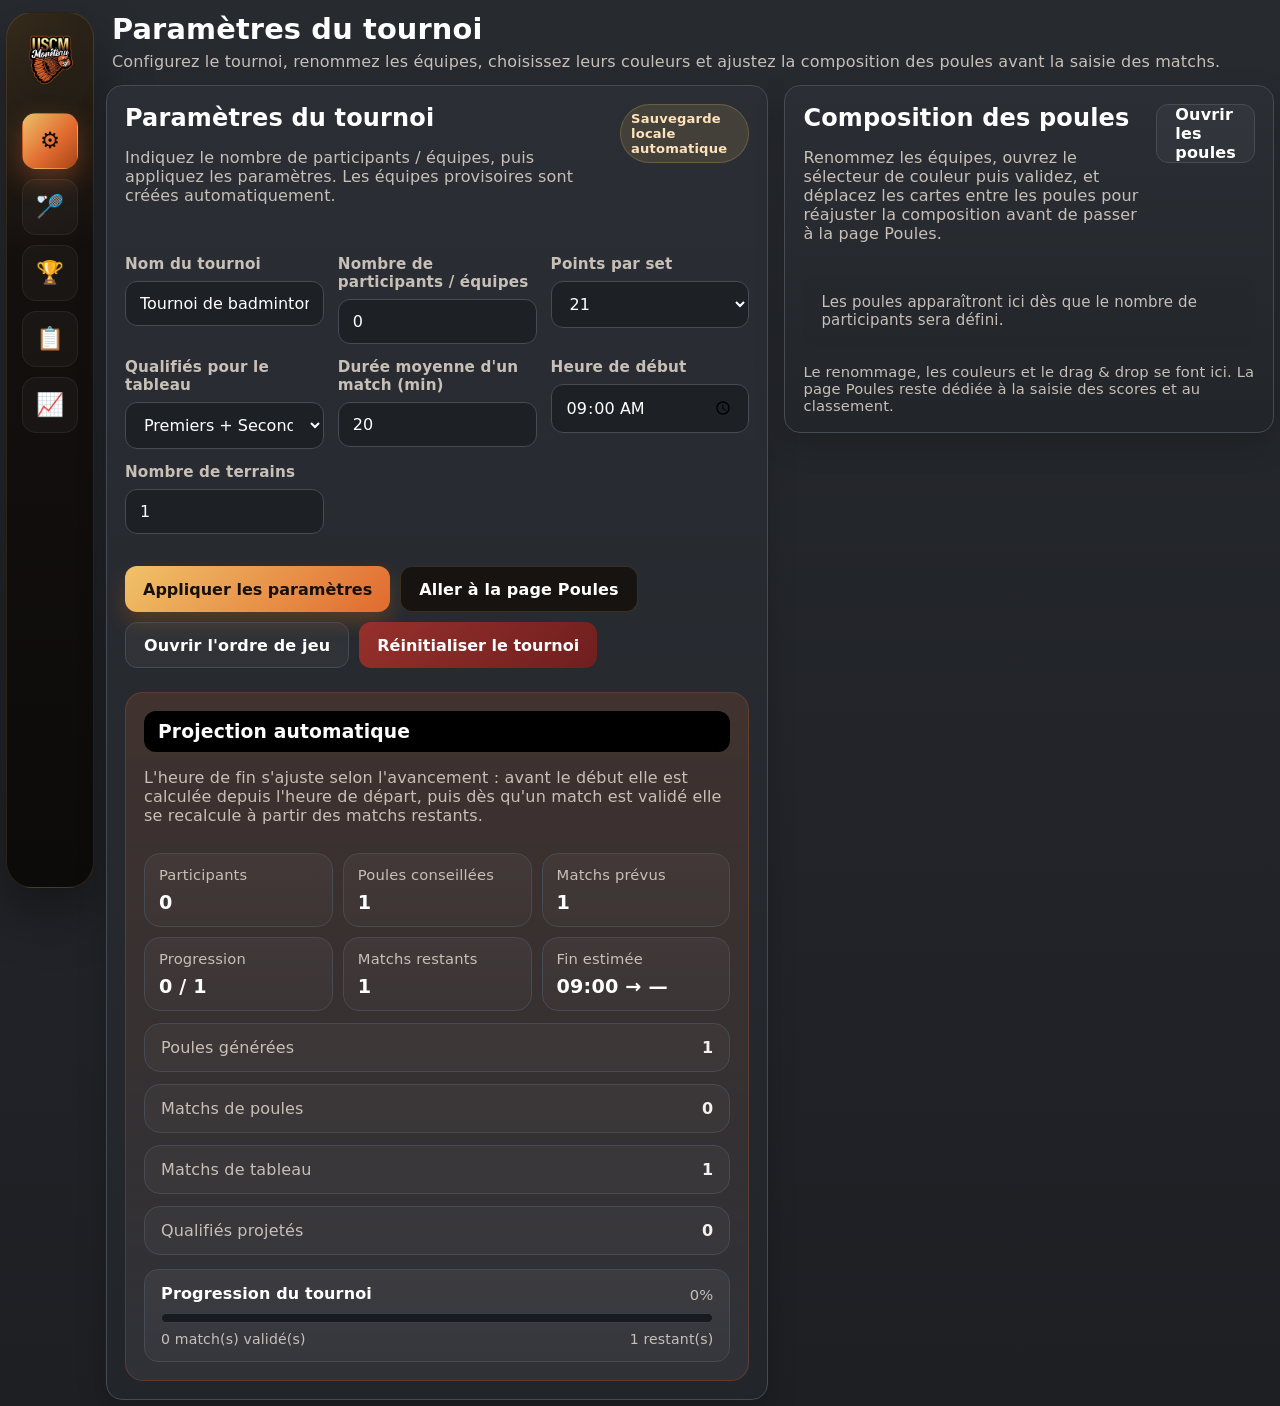
==== index.html @ 0904660b "Add files via upload" ====
<!DOCTYPE html>
<html lang="fr">
<head>
  <meta charset="UTF-8">
  <meta name="viewport" content="width=device-width, initial-scale=1.0">
  <title>Tournoi Badminton · Paramètres</title>
  <link rel="stylesheet" href="assets/css/styles.css">
</head>
<body>
  <div id="app"></div>
  <script type="module" src="assets/js/main-settings.js"></script>
</body>
</html>
---- assets/css/styles.css ----
:root {
  --bg: #1e1f23;
  --surface: #2a2c31;
  --surface-2: #32343a;
  --text: #f2f2f2;
  --muted: #b7b7bd;
  --border: #3f4148;
  --accent: #ff7a00;
  --accent-dark: #db6400;
  --danger: #ff5c5c;
  --success: #3ddc97;
  --shadow: 0 18px 45px rgba(0,0,0,0.45);
  --radius: 18px;
  --radius-sm: 12px;
  --transition: 180ms ease;

  --bg: #f6f7fb;
  --surface: #ffffff;
  --surface-2: #fdfdfd;
  --text: #161616;
  --muted: #6f6f76;
  --border: #e7e7ea;
  --accent: #ff7a00;
  --accent-dark: #db6400;
  --danger: #da2d2d;
  --success: #159f66;
  --shadow: 0 18px 45px rgba(0, 0, 0, 0.08);
  --radius: 20px;
  --radius-sm: 14px;
  --transition: 180ms ease;
}

* { box-sizing: border-box; }
html { scroll-behavior: smooth; }
body {
  margin: 0;
  font-family: Inter, ui-sans-serif, system-ui, -apple-system, BlinkMacSystemFont, "Segoe UI", sans-serif;
  color: var(--text);
  background: linear-gradient(180deg,#232429 0%, var(--bg) 100%);
  min-height: 100vh;
}

a { color: inherit; text-decoration: none; }
button, input, select, textarea {
  font: inherit;
}
button {
  cursor: pointer;
  border: none;
  transition: transform var(--transition), background var(--transition), box-shadow var(--transition), opacity var(--transition);
}
button:hover { transform: translateY(-1px); }
button:active { transform: translateY(0); }

.app-shell {
  width: min(1400px, calc(100% - 32px));
  margin: 0 auto;
  padding: 24px 0 40px;
}

.topbar {
  display: flex;
  align-items: center;
  justify-content: space-between;
  gap: 16px;
  margin-bottom: 20px;
}

.brand {
  display: flex;
  align-items: center;
  gap: 14px;
}

.brand-mark {
  width: 46px;
  height: 46px;
  border-radius: 14px;
  background: linear-gradient(135deg, var(--accent), #ff9f43);
  color: white;
  display: grid;
  place-items: center;
  font-size: 24px;
  box-shadow: 0 10px 24px rgba(255, 122, 0, 0.25);
}

.brand h1 {
  margin: 0;
  font-size: clamp(1.25rem, 2vw, 1.8rem);
}

.brand p {
  margin: 4px 0 0;
  color: var(--muted);
}

.navbar {
  position: sticky;
  top: 0;
  z-index: 50;
  margin-bottom: 28px;
}

.nav-inner {
  display: inline-flex;
  align-items: center;
  gap: 10px;
  padding: 10px;
  background: rgba(255, 255, 255, 0.85);
  border: 1px solid rgba(255, 255, 255, 0.9);
  border-radius: 999px;
  box-shadow: var(--shadow);
  backdrop-filter: blur(12px);
}

.nav-link {
  padding: 12px 18px;
  border-radius: 999px;
  color: var(--muted);
  font-weight: 600;
}

.nav-link.active {
  background: linear-gradient(135deg, var(--accent), #ff9f43);
  color: white;
  box-shadow: 0 8px 18px rgba(255, 122, 0, 0.28);
}

.hero-grid,
.grid-2,
.grid-3,
.dashboard-grid {
  display: grid;
  gap: 18px;
}

.hero-grid { grid-template-columns: 1.4fr 1fr; }
.grid-2 { grid-template-columns: repeat(2, minmax(0, 1fr)); }
.grid-3 { grid-template-columns: repeat(3, minmax(0, 1fr)); }
.dashboard-grid { grid-template-columns: repeat(12, minmax(0, 1fr)); }

.card {
  background: rgba(255, 255, 255, 0.88);
  border: 1px solid rgba(255, 255, 255, 0.95);
  box-shadow: var(--shadow);
  border-radius: var(--radius);
  padding: 20px;
  backdrop-filter: blur(12px);
}

.card.slim { padding: 16px; }
.card h2, .card h3, .card h4 {
  margin: 0 0 12px;
}

.section-title {
  display: flex;
  justify-content: space-between;
  align-items: flex-start;
  gap: 12px;
  margin-bottom: 16px;
}

.section-title p, .muted {
  color: var(--muted);
}

.form-grid {
  display: grid;
  grid-template-columns: repeat(auto-fit, minmax(180px, 1fr));
  gap: 14px;
}

.field {
  display: flex;
  flex-direction: column;
  gap: 8px;
}

.field label {
  font-size: 0.95rem;
  font-weight: 600;
}

.input,
select,
textarea,
input[type="text"],
input[type="number"],
input[type="time"] {
  width: 100%;
  border: 1px solid var(--border);
  border-radius: 14px;
  padding: 12px 14px;
  background: rgba(255, 255, 255, 0.94);
  color: var(--text);
  outline: none;
  transition: border-color var(--transition), box-shadow var(--transition);
}

textarea { min-height: 130px; resize: vertical; }

input:focus,
select:focus,
textarea:focus {
  border-color: rgba(255, 122, 0, 0.5);
  box-shadow: 0 0 0 4px rgba(255, 122, 0, 0.15);
}

.actions {
  display: flex;
  flex-wrap: wrap;
  gap: 10px;
  margin-top: 14px;
}

.btn {
  display: inline-flex;
  align-items: center;
  justify-content: center;
  gap: 10px;
  min-height: 46px;
  padding: 0 18px;
  border-radius: 14px;
  font-weight: 700;
}

.btn-primary {
  background: linear-gradient(135deg, var(--accent), #ff9f43);
  color: white;
  box-shadow: 0 10px 20px rgba(255, 122, 0, 0.22);
}

.btn-secondary {
  background: #101010;
  color: white;
}

.btn-ghost {
  background: rgba(16, 16, 16, 0.05);
  color: var(--text);
}

.btn-danger {
  background: rgba(218, 45, 45, 0.12);
  color: var(--danger);
}

.pill-row {
  display: flex;
  flex-wrap: wrap;
  gap: 10px;
  margin-top: 14px;
}

.player-pill {
  display: inline-flex;
  align-items: center;
  gap: 10px;
  padding: 10px 12px;
  background: rgba(0, 0, 0, 0.04);
  border: 1px solid rgba(0, 0, 0, 0.05);
  border-radius: 999px;
  cursor: grab;
}

.player-pill.dragging {
  opacity: 0.45;
}

.player-pill button {
  width: 24px;
  height: 24px;
  border-radius: 50%;
  background: rgba(0, 0, 0, 0.08);
  color: var(--text);
}

.alert {
  display: flex;
  align-items: center;
  gap: 12px;
  padding: 14px 16px;
  border-radius: 16px;
  background: rgba(255, 122, 0, 0.12);
  color: #a34f00;
  border: 1px solid rgba(255, 122, 0, 0.18);
}

.alert-danger {
  background: rgba(218, 45, 45, 0.1);
  color: var(--danger);
  border-color: rgba(218, 45, 45, 0.22);
}

.kpis {
  display: grid;
  grid-template-columns: repeat(auto-fit, minmax(170px, 1fr));
  gap: 14px;
}

.kpi {
  padding: 16px;
  border-radius: 18px;
  background: linear-gradient(180deg, rgba(255,255,255,0.97), rgba(255,255,255,0.85));
  border: 1px solid rgba(0,0,0,0.04);
}

.kpi .label {
  color: var(--muted);
  font-size: 0.92rem;
}

.kpi .value {
  margin-top: 8px;
  font-size: 1.7rem;
  font-weight: 800;
}

.groups-grid {
  display: grid;
  grid-template-columns: repeat(auto-fit, minmax(330px, 1fr));
  gap: 18px;
}

.group-card {
  display: flex;
  flex-direction: column;
  gap: 18px;
}

.group-header {
  display: flex;
  justify-content: space-between;
  align-items: center;
  gap: 12px;
}

.group-dropzone {
  min-height: 82px;
  padding: 12px;
  border-radius: 16px;
  border: 2px dashed rgba(255, 122, 0, 0.22);
  background: rgba(255, 122, 0, 0.04);
  transition: background var(--transition), border-color var(--transition);
}

.group-dropzone.drag-over {
  background: rgba(255, 122, 0, 0.12);
  border-color: rgba(255, 122, 0, 0.45);
}

.score-grid {
  display: grid;
  grid-template-columns: repeat(6, minmax(0, 1fr));
  gap: 8px;
  align-items: center;
}

.score-grid.compact {
  grid-template-columns: repeat(6, minmax(45px, 1fr));
}

.score-grid input {
  text-align: center;
  padding: 10px 8px;
}

.match-card {
  padding: 14px;
  border-radius: 18px;
  border: 1px solid rgba(0, 0, 0, 0.06);
  background: rgba(255,255,255,0.78);
}

.match-topline,
.row-between {
  display: flex;
  justify-content: space-between;
  align-items: center;
  gap: 10px;
}

.match-topline {
  margin-bottom: 10px;
}

.match-status {
  font-size: 0.82rem;
  font-weight: 700;
  color: var(--success);
}

.match-status.pending {
  color: var(--muted);
}

.badge {
  display: inline-flex;
  align-items: center;
  padding: 6px 10px;
  border-radius: 999px;
  background: rgba(255, 122, 0, 0.11);
  color: #aa5300;
  font-size: 0.82rem;
  font-weight: 700;
}

.table-wrap {
  overflow: auto;
}

table {
  width: 100%;
  border-collapse: collapse;
}

thead th {
  position: sticky;
  top: 0;
  z-index: 1;
  background: rgba(255,255,255,0.95);
}

th, td {
  padding: 12px 10px;
  text-align: left;
  border-bottom: 1px solid rgba(0, 0, 0, 0.06);
  white-space: nowrap;
}

tbody tr:hover {
  background: rgba(255, 122, 0, 0.04);
}

.rank-chip {
  width: 34px;
  height: 34px;
  display: grid;
  place-items: center;
  border-radius: 50%;
  background: rgba(16,16,16,0.07);
  font-weight: 800;
}

.bracket-scroll {
  overflow-x: auto;
  padding-bottom: 10px;
}

.bracket {
  display: flex;
  gap: 24px;
  align-items: flex-start;
  min-width: max-content;
}

.round-column {
  display: flex;
  flex-direction: column;
  gap: 16px;
  min-width: 280px;
}

.round-column h3 {
  position: sticky;
  top: 80px;
  z-index: 10;
  padding: 10px 12px;
  border-radius: 14px;
  background: rgba(255,255,255,0.9);
  backdrop-filter: blur(10px);
  box-shadow: 0 10px 24px rgba(0,0,0,0.08);
}

.bracket .match-card {
  min-width: 280px;
}

.match-player {
  display: flex;
  justify-content: space-between;
  align-items: center;
  gap: 10px;
  padding: 10px 12px;
  border-radius: 12px;
  background: rgba(0,0,0,0.03);
}

.match-player.winner {
  background: rgba(21, 159, 102, 0.12);
  border: 1px solid rgba(21, 159, 102, 0.25);
}

.footer-note {
  margin-top: 16px;
  color: var(--muted);
  font-size: 0.92rem;
}

.fade-in {
  animation: fadeInUp 420ms ease;
}

@keyframes fadeInUp {
  from { opacity: 0; transform: translateY(8px); }
  to { opacity: 1; transform: translateY(0); }
}

@media (max-width: 1080px) {
  .hero-grid,
  .grid-2,
  .grid-3 {
    grid-template-columns: 1fr;
  }
}

@media (max-width: 820px) {
  .app-shell {
    width: min(100% - 20px, 1400px);
  }

  .topbar {
    flex-direction: column;
    align-items: flex-start;
  }

  .nav-inner {
    width: 100%;
    justify-content: space-between;
    border-radius: 20px;
  }

  .nav-link {
    flex: 1;
    text-align: center;
    padding: 12px 10px;
  }

  .score-grid,
  .score-grid.compact {
    grid-template-columns: repeat(6, minmax(38px, 1fr));
  }
}

@media (max-width: 560px) {
  .card {
    padding: 16px;
  }

  th, td {
    padding: 10px 8px;
    font-size: 0.92rem;
  }

  .match-card {
    padding: 12px;
  }
}

.icon-btn {
  width: 30px;
  height: 30px;
  border-radius: 999px;
  background: rgba(255, 122, 0, 0.12);
  color: var(--accent-dark);
  display: inline-grid;
  place-items: center;
  font-weight: 800;
}

.player-pill.editable {
  padding-right: 6px;
}

.summary-list {
  display: grid;
  gap: 12px;
}

.summary-item {
  display: flex;
  align-items: center;
  justify-content: space-between;
  gap: 12px;
  padding: 14px 16px;
  border: 1px solid var(--border);
  border-radius: 14px;
  background: rgba(0, 0, 0, 0.02);
}

.participants-toolbar {
  display: flex;
  flex-wrap: wrap;
  gap: 10px;
}

.groups-grid-pools {
  grid-template-columns: repeat(auto-fit, minmax(520px, 1fr));
}

.pool-sheet {
  border: 1px solid rgba(0, 0, 0, 0.08);
  background: #fff;
}

.compact-pills {
  margin-top: 0;
}

.group-dropzone.dropping,
.group-dropzone.drag-over {
  background: rgba(255, 122, 0, 0.10);
  border-color: rgba(255, 122, 0, 0.5);
}

.pool-matrix-wrap {
  overflow: auto;
  border: 1px solid rgba(0, 0, 0, 0.08);
  border-radius: 14px;
}

.pool-matrix {
  min-width: 640px;
  border-collapse: collapse;
  font-size: 0.92rem;
}

.pool-matrix th,
.pool-matrix td {
  border: 1px solid rgba(0, 0, 0, 0.14);
  text-align: center;
  padding: 0;
}

.pool-corner {
  min-width: 170px;
  background: #d71920;
  color: #fff;
  padding: 12px 10px !important;
  text-align: left !important;
}

.pool-player-head {
  background: #f4f4f4;
  min-width: 88px;
  vertical-align: bottom;
}

.pool-player-head span {
  display: block;
  padding: 10px 8px;
  font-size: 0.8rem;
  line-height: 1.2;
  white-space: normal;
}

.pool-row-name {
  width: 170px;
  padding: 10px 8px !important;
  text-align: left !important;
  background: #fafafa;
}

.diag-cell {
  background: #bdbdbd;
  min-width: 62px;
  height: 56px;
}

.matrix-cell {
  min-width: 62px;
  height: 56px;
  background: #fff;
}

.matrix-btn {
  width: 100%;
  height: 100%;
  min-height: 56px;
  border-radius: 0;
  background: transparent;
  font-weight: 800;
  color: #111;
  box-shadow: none;
}

.matrix-cell.pending .matrix-btn {
  color: #7b7b7b;
}

.matrix-cell.win {
  background: rgba(255, 170, 0, 0.16);
}

.matrix-cell.loss {
  background: rgba(0, 0, 0, 0.04);
}

.pool-stat-head,
.pool-total-cell,
.pool-rank-cell {
  min-width: 58px;
  font-weight: 800;
}

.pool-total-cell {
  background: #f7d6d6;
}

.pool-rank-cell {
  background: #f3cccc;
}

.compact-standings th,
.compact-standings td {
  white-space: nowrap;
}

.matches-stack {
  display: flex;
  flex-direction: column;
  gap: 12px;
}

.match-card-sheet {
  border-radius: 14px;
  background: #fcfcfc;
}

.sheet-score-grid {
  grid-template-columns: repeat(6, minmax(70px, 1fr));
}

.set-cell {
  display: flex;
  flex-direction: column;
  gap: 6px;
}

.set-cell span {
  font-size: 0.76rem;
  color: var(--muted);
  text-align: center;
}

.empty-state {
  padding: 18px;
  border-radius: 14px;
  background: rgba(0, 0, 0, 0.03);
  color: var(--muted);
}

@media (max-width: 980px) {
  .groups-grid-pools {
    grid-template-columns: 1fr;
  }
}

@media (max-width: 700px) {
  .sheet-score-grid {
    grid-template-columns: repeat(2, minmax(0, 1fr));
  }

  .pool-corner,
  .pool-row-name {
    min-width: 130px;
    width: 130px;
  }
}


.compact-summary { margin-top: 12px; }

.team-chip {
  display: inline-flex;
  align-items: center;
  gap: 8px;
  padding: 8px 10px;
  border-radius: 12px;
  background: #fff;
  border: 1px solid var(--border);
  box-shadow: 0 6px 18px rgba(0,0,0,.06);
  cursor: grab;
  min-width: 0;
}

.team-chip.compact {
  width: 100%;
  justify-content: center;
  padding: 6px 8px;
  border-radius: 10px;
}

.team-chip.dragging { opacity: .45; }
.team-chip-name {
  display: inline-block;
  min-width: 0;
  overflow: hidden;
  text-overflow: ellipsis;
  white-space: nowrap;
  font-weight: 700;
}

.icon-btn {
  width: 26px;
  height: 26px;
  border-radius: 999px;
  border: 1px solid rgba(255,122,0,.18);
  background: rgba(255,122,0,.1);
  color: var(--accent-dark);
  display: inline-grid;
  place-items: center;
  flex: 0 0 auto;
}

.pool-sheet.dropping {
  outline: 2px dashed var(--accent);
  outline-offset: 2px;
  background: linear-gradient(180deg, rgba(255,122,0,.06), rgba(255,122,0,.02));
}

.pool-matrix-wrap { overflow: auto; }
.pool-matrix.modern-sheet {
  width: 100%;
  border-collapse: collapse;
  table-layout: fixed;
  min-width: 880px;
}

.pool-matrix.modern-sheet th,
.pool-matrix.modern-sheet td {
  border: 1px solid #cfd2d8;
  padding: 6px;
  vertical-align: middle;
  background: #fff;
}

.pool-corner {
  background: #e8483a !important;
  color: #fff;
  width: 180px;
  min-width: 180px;
  text-align: left;
}

.pool-player-head {
  background: #f5f5f5 !important;
  width: 138px;
  min-width: 138px;
}

.pool-row-name {
  background: #f8f8f8 !important;
  width: 180px;
  min-width: 180px;
}

.pool-stat-head,
.pool-total-cell,
.pool-rank-cell {
  width: 64px;
  min-width: 64px;
  text-align: center;
  font-weight: 700;
}

.diag-cell {
  background: #bfbfbf !important;
}

.matrix-cell {
  padding: 4px !important;
  background: #fff7f1;
}

.matrix-cell.pending { background: #fffaf5; }
.editor-cell { background: #fff4ec !important; }
.mirror-cell { background: #fcfcfc !important; }

.cell-editor {
  display: grid;
  gap: 4px;
}

.mini-set-row {
  display: grid;
  grid-template-columns: 1fr auto 1fr;
  align-items: center;
  gap: 4px;
}

.mini-set-row input {
  width: 100%;
  min-width: 0;
  padding: 5px 4px;
  text-align: center;
  border-radius: 8px;
  border: 1px solid #d8d8dd;
  background: #fff;
}

.mini-set-row span {
  color: var(--muted);
  font-weight: 700;
}

.cell-mirror {
  min-height: 74px;
  display: grid;
  place-items: center;
  text-align: center;
  gap: 4px;
}

.cell-mirror strong { font-size: 1rem; }
.cell-mirror small { color: var(--muted); }
.cell-mirror.win strong { color: var(--success); }
.cell-mirror.loss strong { color: var(--danger); }
.cell-mirror.pending { color: var(--muted); font-size: .9rem; }

.sticky-col {
  position: sticky;
  left: 0;
  z-index: 2;
}

.pool-matrix thead .sticky-col { z-index: 3; }

@media (max-width: 900px) {
  .pool-corner,
  .pool-row-name { width: 150px; min-width: 150px; }
  .pool-player-head { width: 124px; min-width: 124px; }
  .team-chip,
  .team-chip.compact { padding: 6px; }
  .team-chip-name { font-size: .9rem; }
}

.pools-tabs-section {
  overflow: hidden;
}

.group-tabs {
  display: flex;
  gap: 10px;
  overflow-x: auto;
  padding-bottom: 10px;
  margin-bottom: 16px;
}

.group-tab {
  flex: 0 0 auto;
  min-width: 140px;
  padding: 12px 16px;
  border-radius: 16px;
  border: 1px solid rgba(0, 0, 0, 0.08);
  background: rgba(0, 0, 0, 0.04);
  color: var(--text);
  display: flex;
  flex-direction: column;
  align-items: flex-start;
  gap: 4px;
  font-weight: 700;
}

.group-tab small {
  color: var(--muted);
  font-weight: 600;
}

.group-tab.active {
  background: linear-gradient(135deg, var(--accent), #ff9f43);
  color: white;
  border-color: transparent;
  box-shadow: 0 10px 22px rgba(255, 122, 0, 0.22);
}

.group-tab.active small {
  color: rgba(255, 255, 255, 0.9);
}

.active-group-panel {
  min-height: 320px;
}

.group-dropzone.dropping {
  background: rgba(255, 122, 0, 0.1);
  border-color: rgba(255, 122, 0, 0.5);
}

@media (max-width: 820px) {
  .group-tab {
    min-width: 120px;
    padding: 10px 14px;
  }
}


.small { font-size: 0.94rem; }
.static-chip {
  cursor: default;
}
.static-chip:hover {
  transform: none;
}
.groups-overview-grid {
  display: grid;
  grid-template-columns: repeat(auto-fit, minmax(220px, 1fr));
  gap: 14px;
}
.group-overview-card {
  border: 1px solid rgba(0, 0, 0, 0.06);
  border-radius: 16px;
  padding: 14px;
  background: rgba(255,255,255,0.76);
}
.group-overview-head {
  display: flex;
  align-items: center;
  justify-content: space-between;
  gap: 12px;
  margin-bottom: 12px;
}
.group-overview-head span {
  color: var(--muted);
  font-size: 0.84rem;
}
.group-overview-list {
  display: flex;
  flex-wrap: wrap;
  gap: 8px;
}
.editor-cell {
  vertical-align: top;
}
.cell-editor {
  gap: 8px;
}
.mini-set-row input {
  appearance: textfield;
  -moz-appearance: textfield;
}
.mini-set-row input::-webkit-outer-spin-button,
.mini-set-row input::-webkit-inner-spin-button {
  -webkit-appearance: none;
  margin: 0;
}
@media (max-width: 820px) {
  .groups-overview-grid {
    grid-template-columns: 1fr;
  }
}


.editable-groups-grid {
  grid-template-columns: repeat(auto-fit, minmax(240px, 1fr));
}

.interactive-group-list {
  min-height: 180px;
  align-items: stretch;
}

.team-card {
  width: 100%;
  border-radius: 16px;
  background: rgba(255,255,255,0.96);
  box-shadow: 0 8px 22px rgba(0,0,0,0.06);
  cursor: grab;
}

.team-chip-editable {
  gap: 12px;
  padding: 10px 12px;
}

.team-chip-input {
  border: none;
  background: transparent;
  padding: 0;
  min-width: 0;
  box-shadow: none !important;
  font-weight: 700;
}

.team-chip-input:focus {
  border: none;
  box-shadow: none !important;
}

.drag-handle {
  color: var(--muted);
  font-weight: 700;
  letter-spacing: 1px;
}

.settings-group-dropzone {
  transition: border-color var(--transition), background var(--transition), transform var(--transition);
  border: 1px solid var(--border);
}

.settings-group-dropzone.dropping,
.group-dropzone.dropping {
  border-color: rgba(255, 122, 0, 0.45);
  background: rgba(255, 122, 0, 0.08);
}

.static-team-chip {
  cursor: default;
  justify-content: center;
}

.static-team-chip:hover {
  transform: none;
}


.player-dot {
  --player-color: var(--accent);
  width: 12px;
  height: 12px;
  min-width: 12px;
  border-radius: 999px;
  background: var(--player-color);
  box-shadow: 0 0 0 2px rgba(255,255,255,0.95), 0 2px 5px rgba(0,0,0,0.16);
}

.player-dot.tiny {
  width: 10px;
  height: 10px;
  min-width: 10px;
}

.static-team-chip {
  display: inline-flex;
  align-items: center;
  gap: 10px;
}

.team-chip.compact {
  padding-inline: 8px;
}

.cell-editor {
  display: flex;
  flex-direction: column;
  gap: 6px;
  min-width: 118px;
}

.mini-set-row {
  display: grid;
  grid-template-columns: 10px minmax(34px, 1fr) auto minmax(34px, 1fr) 10px;
  align-items: center;
  gap: 6px;
  padding: 4px 6px;
  border-radius: 10px;
  background: rgba(255,255,255,0.88);
  transition: opacity var(--transition), background var(--transition);
}

.mini-set-row input {
  min-width: 0;
  text-align: center;
  padding: 8px 6px;
  border-radius: 10px;
}

.mini-set-row.is-locked {
  opacity: 0.4;
  background: rgba(0,0,0,0.05);
}

.mini-set-row.is-locked input {
  pointer-events: none;
  background: rgba(0,0,0,0.04);
}


.team-color-field {
  display: inline-flex;
  align-items: center;
  justify-content: center;
  width: 32px;
  height: 32px;
  border-radius: 999px;
  overflow: hidden;
  border: 1px solid rgba(0,0,0,.08);
  background: #fff;
  margin-left: auto;
  flex: 0 0 auto;
}

.team-color-input {
  width: 38px;
  height: 38px;
  padding: 0;
  border: none;
  background: transparent;
  cursor: pointer;
}

.team-color-input::-webkit-color-swatch-wrapper { padding: 0; }
.team-color-input::-webkit-color-swatch {
  border: none;
  border-radius: 999px;
}
.team-color-input::-moz-color-swatch {
  border: none;
  border-radius: 999px;
}

.player-badge {
  display: inline-flex;
  align-items: center;
  gap: 10px;
  min-width: 0;
}

.player-badge.compact {
  gap: 8px;
  font-size: .95rem;
}

.player-badge span:last-child {
  overflow: hidden;
  text-overflow: ellipsis;
  white-space: nowrap;
}

.round-tab-panel {
  min-height: 220px;
}

.round-column-active {
  display: flex;
  flex-direction: column;
  gap: 14px;
}

.match-card-enhanced {
  max-width: 640px;
}

.bracket-score-box {
  display: flex;
  flex-direction: column;
  gap: 8px;
}

.bracket-score-row {
  display: grid;
  grid-template-columns: 42px 14px minmax(56px, 72px) 12px minmax(56px, 72px) 14px;
  align-items: center;
  gap: 8px;
}

.bracket-score-row.is-locked {
  opacity: .4;
}

.bracket-score-label {
  font-size: .78rem;
  font-weight: 700;
  color: var(--muted);
  letter-spacing: .02em;
}

.score-separator {
  text-align: center;
  color: var(--muted);
}

.bracket-score-row input {
  text-align: center;
  padding: 10px 8px;
}

.table-wrap td .player-badge,
.table-wrap th .player-badge {
  justify-content: flex-start;
}

@media (max-width: 720px) {
  .bracket-score-row {
    grid-template-columns: 34px 12px 1fr 10px 1fr 12px;
    gap: 6px;
  }

  .team-color-field {
    width: 28px;
    height: 28px;
  }
}


.mini-set-label {
  min-width: 44px;
  font-size: 0.72rem;
  font-weight: 700;
  color: var(--muted);
  text-transform: uppercase;
  letter-spacing: 0.02em;
}

.badge-player {
  display: inline-flex;
  align-items: center;
  gap: 8px;
}

.kpi .value .player-badge {
  font-size: 1rem;
}

.bracket-score-label {
  min-width: 48px;
}


.bracket-legend-wrap {
  display: flex;
  flex-direction: column;
  gap: 12px;
  padding: 14px;
  margin-bottom: 12px;
  border-radius: 18px;
  background: linear-gradient(180deg, rgba(255,255,255,0.96), rgba(255,122,0,0.06));
  border: 1px solid rgba(255,122,0,0.12);
}

.subsection-title {
  margin: 0;
  font-size: 1rem;
}

.bracket-legend {
  display: flex;
  flex-wrap: wrap;
  gap: 10px;
}

.legend-chip {
  display: inline-flex;
  align-items: center;
  gap: 8px;
  padding: 10px 12px;
  border-radius: 999px;
  background: rgba(255,255,255,0.95);
  border: 1px solid rgba(0,0,0,0.06);
  font-weight: 700;
  box-shadow: 0 6px 16px rgba(0,0,0,0.05);
}

.btn-sm {
  min-height: 36px;
  padding: 0 12px;
  font-size: 0.92rem;
}

.team-card {
  position: relative;
}

.team-color-trigger {
  width: 34px;
  height: 34px;
  border-radius: 999px;
  border: 1px solid rgba(0,0,0,.08);
  background: #fff;
  display: inline-grid;
  place-items: center;
  margin-left: auto;
  flex: 0 0 auto;
  box-shadow: 0 4px 10px rgba(0,0,0,.06);
}

.team-color-popover {
  position: absolute;
  right: 12px;
  top: calc(100% + 8px);
  width: 220px;
  padding: 12px;
  border-radius: 16px;
  background: rgba(255,255,255,.98);
  border: 1px solid rgba(0,0,0,.08);
  box-shadow: 0 18px 36px rgba(0,0,0,.14);
  z-index: 20;
}

.team-color-popover-head {
  margin-bottom: 10px;
  font-weight: 700;
}

.team-color-picker {
  width: 100%;
  height: 44px;
  padding: 0;
  border: 1px solid rgba(0,0,0,.08);
  border-radius: 12px;
  background: #fff;
  cursor: pointer;
}

.team-color-popover-actions {
  display: flex;
  justify-content: flex-end;
  gap: 8px;
  margin-top: 12px;
}

.score-input-wrap {
  position: relative;
  display: block;
}

.score-input-wrap .input-dot {
  position: absolute;
  left: 8px;
  top: 50%;
  transform: translateY(-50%);
  pointer-events: none;
}

.score-input-wrap input {
  padding-left: 24px;
}

.score-input-wrap.is-locked {
  opacity: .55;
}

.pool-sheet-table .cell-editor {
  min-width: 126px;
}

.pool-sheet-table .mini-set-row {
  grid-template-columns: minmax(42px, 1fr) 10px minmax(42px, 1fr);
  gap: 6px;
  padding: 2px 4px;
  background: transparent;
}

.pool-sheet-table .mini-set-row input {
  padding-top: 7px;
  padding-bottom: 7px;
}

.pool-sheet-table .score-separator-inline {
  text-align: center;
  color: var(--muted);
  font-weight: 700;
}

.pool-sheet-table .mini-set-label {
  display: none;
}

.mini-set-row.has-error,
.bracket-score-row.has-error {
  background: rgba(218, 45, 45, 0.08);
}

.mini-set-row.has-caution,
.bracket-score-row.has-caution {
  background: rgba(255, 122, 0, 0.08);
}

.score-input-wrap.has-error input,
.bracket-score-row input.has-error {
  border-color: rgba(218, 45, 45, 0.65);
  background: rgba(255, 245, 245, 0.98);
  box-shadow: inset 0 0 0 1px rgba(218, 45, 45, 0.15);
}

.score-input-wrap.has-caution input,
.bracket-score-row input.has-caution {
  border-color: rgba(255, 122, 0, 0.55);
  background: rgba(255, 251, 245, 0.98);
  box-shadow: inset 0 0 0 1px rgba(255, 122, 0, 0.10);
}


/* ===== V14 design sidebar USCM ===== */
:root {
  --bg: #1e1f23;
  --surface: #2a2c31;
  --surface-2: #32343a;
  --text: #f2f2f2;
  --muted: #b7b7bd;
  --border: #3f4148;
  --accent: #ff7a00;
  --accent-dark: #db6400;
  --danger: #ff5c5c;
  --success: #3ddc97;
  --shadow: 0 18px 45px rgba(0,0,0,0.45);
  --radius: 18px;
  --radius-sm: 12px;
  --transition: 180ms ease;

  --bg: #f3f0ea;
  --surface: rgba(255,255,255,0.94);
  --surface-2: #fff9f2;
  --text: #16120f;
  --muted: #72665d;
  --border: #ead9cb;
  --accent: #e16a2f;
  --accent-dark: #b6501f;
  --shadow: 0 18px 44px rgba(35, 24, 16, 0.10);
  --radius: 18px;
  --radius-sm: 12px;
}

body {
  background:
    radial-gradient(circle at top left, rgba(225, 106, 47, 0.14), transparent 24%),
    radial-gradient(circle at right center, rgba(26, 20, 16, 0.06), transparent 22%),
    linear-gradient(180deg, #f8f4ef 0%, #efe8df 100%);
}

.app-shell.app-shell-sidebar {
  width: min(1520px, calc(100% - 28px));
  margin: 14px auto;
  padding: 0;
  display: grid;
  grid-template-columns: 320px minmax(0, 1fr);
  gap: 22px;
  align-items: start;
}

.sidebar {
  position: sticky;
  top: 14px;
  min-height: calc(100vh - 28px);
  padding: 22px 18px;
  border-radius: 26px;
  background: linear-gradient(180deg, #19120e 0%, #0e0a08 100%);
  color: #fff;
  box-shadow: 0 28px 60px rgba(0,0,0,0.22);
  border: 1px solid rgba(255,255,255,0.06);
}

.brand.brand-vertical {
  display: flex;
  flex-direction: column;
  align-items: stretch;
  gap: 16px;
  margin-bottom: 24px;
}

.brand-logo {
  width: 100%;
  max-width: 240px;
  align-self: center;
  display: block;
  object-fit: contain;
  filter: drop-shadow(0 12px 24px rgba(0,0,0,.22));
}

.brand-copy {
  padding: 16px;
  border-radius: 20px;
  background: rgba(255,255,255,0.06);
  border: 1px solid rgba(255,255,255,0.08);
}

.brand-kicker {
  display: inline-block;
  margin-bottom: 8px;
  color: #ffbf8f;
  font-size: .78rem;
  font-weight: 800;
  text-transform: uppercase;
  letter-spacing: .08em;
}

.brand-copy strong {
  display: block;
  font-size: 1.2rem;
  margin-bottom: 6px;
}

.brand-copy p {
  margin: 0;
  color: rgba(255,255,255,.72);
  line-height: 1.45;
}

.sidebar-nav, .navbar {
  position: static;
  margin: 0;
}

.nav-inner.vertical {
  display: flex;
  flex-direction: column;
  align-items: stretch;
  gap: 10px;
  width: 100%;
  padding: 0;
  background: transparent;
  border: 0;
  box-shadow: none;
  backdrop-filter: none;
}

.nav-link {
  width: 100%;
  display: flex;
  align-items: center;
  justify-content: space-between;
  min-height: 52px;
  padding: 14px 16px;
  border-radius: 16px;
  color: rgba(255,255,255,.82);
  background: rgba(255,255,255,0.04);
  border: 1px solid rgba(255,255,255,0.07);
}

.nav-link:hover {
  color: #fff;
  background: rgba(255,255,255,0.08);
}

.nav-link.active {
  background: linear-gradient(135deg, #f2c269 0%, #e16a2f 54%, #ad4518 100%);
  color: #120d0a;
  border-color: transparent;
  box-shadow: 0 14px 24px rgba(225,106,47,.28);
}

.nav-link.active .nav-link-label {
  font-weight: 800;
}

.main-layout {
  min-width: 0;
}

.topbar.topbar-page {
  margin: 2px 0 18px;
  padding: 8px 8px 0;
}

.page-title {
  margin: 0;
  font-size: clamp(1.8rem, 2vw, 2.5rem);
}

.page-subtitle {
  margin: 6px 0 0;
  color: var(--muted);
}

.card, .pool-matrix-wrap, .group-dropzone, .match-card, .summary-item, .kpi, .team-chip, .legend-chip, .bracket-panel, .table-wrap {
  border-radius: 18px;
}

.card {
  background: rgba(255,255,255,.92);
  border: 1px solid rgba(255,255,255,.68);
}

.kpi {
  background: linear-gradient(180deg, #fffdf9, #fff6ee);
  border: 1px solid #f0ded0;
}

.btn-primary {
  background: linear-gradient(135deg, #f0c15a 0%, #e16a2f 62%, #bd5120 100%);
}

.btn-secondary {
  background: #1b1511;
}

.btn-ghost {
  background: rgba(27, 21, 17, 0.06);
}

.pool-corner {
  background: linear-gradient(135deg, #b84a1f, #e16a2f) !important;
}

.player-dot, .dot, .input-dot {
  box-shadow: 0 0 0 3px rgba(255,255,255,.9), 0 6px 10px rgba(0,0,0,.12);
}

@media (max-width: 1100px) {
  .app-shell.app-shell-sidebar {
    grid-template-columns: 1fr;
  }

  .sidebar {
    position: static;
    min-height: auto;
  }

  .brand-logo {
    max-width: 180px;
  }
}

@media (max-width: 720px) {
  .app-shell.app-shell-sidebar {
    width: min(100% - 16px, 1520px);
    gap: 14px;
  }

  .sidebar {
    padding: 16px;
    border-radius: 22px;
  }

  .nav-inner.vertical {
    gap: 8px;
  }

  .nav-link {
    min-height: 48px;
    padding: 12px 14px;
  }
}


.settings-layout {
  grid-template-columns: minmax(0, 1.15fr) minmax(360px, 0.85fr);
  align-items: start;
}

.settings-main-card {
  display: flex;
  flex-direction: column;
  gap: 18px;
}

.projection-panel {
  margin-top: 6px;
  padding: 18px;
  border-radius: 18px;
  background: linear-gradient(180deg, rgba(255, 122, 0, 0.08), rgba(255,255,255,0.82));
  border: 1px solid rgba(255, 122, 0, 0.16);
}

.projection-title {
  margin-bottom: 12px;
}

.compact-kpis .kpi {
  min-height: 100%;
}

@media (max-width: 1080px) {
  .settings-layout {
    grid-template-columns: 1fr;
  }
}


/* ===== v3 anthracite theme adjustments ===== */
:root {
  --bg: #1e1f23;
  --surface: #2a2c31;
  --surface-2: #32343a;
  --text: #f2f2f2;
  --muted: #b7b7bd;
  --border: #3f4148;
  --accent: #ff7a00;
  --accent-dark: #db6400;
  --danger: #ff5c5c;
  --success: #3ddc97;
  --shadow: 0 18px 45px rgba(0,0,0,0.45);
  --radius: 18px;
  --radius-sm: 12px;
  --transition: 180ms ease;

  --bg: #2b2d31;
  --surface: rgba(48, 50, 56, 0.94);
  --surface-2: #383b42;
  --text: #f4efe8;
  --muted: #c9c1b5;
  --border: #4a4d55;
  --accent: #e16a2f;
  --accent-dark: #b6501f;
  --shadow: 0 18px 44px rgba(0, 0, 0, 0.28);
}

body {
  background:
    radial-gradient(circle at top left, rgba(225, 106, 47, 0.16), transparent 24%),
    radial-gradient(circle at right center, rgba(242, 194, 105, 0.08), transparent 20%),
    linear-gradient(180deg, #33353b 0%, #24262b 100%);
}

.page-subtitle,
.section-title p,
.muted,
.footer-note,
.legend-note,
.summary-item span,
.kpi .label,
.brand-copy p {
  color: var(--muted);
}

.card,
.pool-matrix-wrap,
.group-dropzone,
.match-card,
.summary-item,
.kpi,
.team-chip,
.legend-chip,
.bracket-panel,
.table-wrap,
.team-color-popover {
  background: rgba(48, 50, 56, 0.96);
  border-color: rgba(255,255,255,0.08);
  color: var(--text);
}

input, select, textarea,
input[type="text"],
input[type="number"],
input[type="time"] {
  background: rgba(28, 29, 33, 0.96);
  border-color: #555861;
  color: var(--text);
}

input::placeholder, textarea::placeholder {
  color: #9ea3ad;
}

.kpi {
  background: linear-gradient(180deg, rgba(62,65,72,0.95), rgba(48,50,56,0.96));
}

.projection-panel {
  background: linear-gradient(180deg, rgba(225, 106, 47, 0.14), rgba(48, 50, 56, 0.98));
  border-color: rgba(225, 106, 47, 0.22);
}

.table-wrap table,
.table-wrap th,
.table-wrap td,
.pool-table th,
.pool-table td,
.stats-table th,
.stats-table td {
  color: var(--text);
}

thead th,
th {
  background: rgba(255,255,255,0.04);
}

.player-pill, .team-chip, .legend-chip {
  background: rgba(255,255,255,0.04);
  border-color: rgba(255,255,255,0.08);
  color: var(--text);
}

.btn-ghost {
  background: rgba(255,255,255,0.06);
  color: var(--text);
}

.btn-secondary {
  background: #161719;
  color: #fff;
}

.topbar.topbar-page {
  padding-left: 4px;
}


/* ===== POOLS DARK HARMONIZATION ===== */

.poule-card,
.pool-card,
.pool,
.table-poule{
  background: var(--surface);
  border:1px solid var(--border);
  border-radius: var(--radius);
}

.poule-card h3,
.pool-card h3{
  color: var(--accent);
}

table{
  background: var(--surface);
  color: var(--text);
}

th{
  background: #383a40;
  color:#fff;
}

td{
  background: #2c2e34;
}

input[type="number"],
input[type="text"]{
  background:#1f2025;
  color:#fff;
  border:1px solid #444;
}

input[type="number"]:focus,
input[type="text"]:focus{
  border-color: var(--accent);
  box-shadow:0 0 0 2px rgba(255,122,0,0.35);
}

/* buttons stronger contrast */

button{
  border-radius:14px;
}

.btn-primary{
  background: var(--accent);
  color:#111;
  font-weight:600;
}

.btn-primary:hover{
  background: var(--accent-dark);
  color:#fff;
}

.card{
  background: var(--surface);
  border:1px solid var(--border);
  color:var(--text);
}




/* ===== V5 PRO UI OVERRIDES ===== */
:root{
  --bg:#202226;
  --bg-2:#2a2d32;
  --surface:#2b2f35;
  --surface-2:#333840;
  --surface-3:#1b1d21;
  --text:#f4f1ec;
  --muted:#c8bfb7;
  --muted-2:#9d958e;
  --border:#464b54;
  --border-strong:#5b616b;
  --accent:#e16a2f;
  --accent-2:#f0c269;
  --accent-3:#ff8f4e;
  --danger:#ff6b6b;
  --success:#46d6a0;
  --shadow:0 18px 48px rgba(0,0,0,.34);
  --shadow-soft:0 12px 30px rgba(0,0,0,.18);
  --radius:16px;
  --radius-sm:12px;
  --transition:180ms ease;
}

html,body{background:linear-gradient(180deg,#272a2f 0%, #1d1f23 100%) !important;}
body{
  color:var(--text) !important;
  letter-spacing:.01em;
}

.app-shell.app-shell-sidebar{
  width:min(1520px, calc(100% - 24px));
  gap:18px;
  margin:12px auto;
}

.sidebar{
  position:sticky;
  top:12px;
  min-height:calc(100vh - 24px);
  background:
    radial-gradient(circle at top left, rgba(240,194,105,.15), transparent 28%),
    linear-gradient(180deg,#15110f 0%, #0d0b0a 100%) !important;
  border:1px solid rgba(240,194,105,.12) !important;
  box-shadow:0 24px 54px rgba(0,0,0,.38);
}

.brand-copy{
  background:rgba(255,255,255,.045) !important;
  backdrop-filter: blur(8px);
}

.brand-copy strong,
.page-title,
.section-title h2,
.section-title h3,
.card h2,
.card h3{
  color:#fff;
}

.page-subtitle,
.brand-copy p,
.section-title p,
.footer-note,
.muted,
.summary-item span,
.kpi .label{
  color:var(--muted) !important;
}

.nav-inner.vertical{
  display:flex;
  flex-direction:column;
  gap:10px;
}

.nav-link{
  min-height:48px;
  border-radius:14px !important;
  border:1px solid rgba(255,255,255,.06);
  background:rgba(255,255,255,.03);
  color:#ece7e1 !important;
  transition:transform var(--transition), background var(--transition), border-color var(--transition), box-shadow var(--transition);
}

.nav-link:hover{
  transform:translateX(3px);
  border-color:rgba(240,194,105,.18);
  background:rgba(255,255,255,.06);
}

.nav-link.active{
  background:linear-gradient(135deg, var(--accent-2) 0%, var(--accent) 58%, #a64518 100%) !important;
  color:#120d0a !important;
  box-shadow:0 10px 26px rgba(225,106,47,.35);
}

.main-layout{min-width:0;}
.topbar.topbar-page{padding:4px 6px 0;margin-bottom:14px;}

.card,
.group-dropzone,
.table-wrap,
.pool-sheet-wrapper,
.match-card,
.summary-item,
.kpi,
.team-chip,
.legend-chip,
.bracket-panel,
.group-overview-card,
.active-group-panel{
  border-radius:16px !important;
}

.card{
  padding:18px !important;
  background:linear-gradient(180deg, rgba(43,47,53,.97), rgba(34,37,42,.97)) !important;
  border:1px solid var(--border) !important;
  box-shadow:var(--shadow-soft) !important;
  color:var(--text) !important;
}

.card.slim{padding:14px !important;}
.hero-grid{gap:16px !important;}
.kpis{gap:10px !important;}
.kpi{
  min-height:84px;
  padding:12px 14px !important;
  background:linear-gradient(180deg, rgba(255,255,255,.04), rgba(255,255,255,.02)) !important;
  border:1px solid var(--border) !important;
  box-shadow:none !important;
}
.kpi .value{
  color:#fff !important;
  font-size:1.2rem !important;
}
.summary-item{
  background:rgba(255,255,255,.03) !important;
  border:1px solid var(--border) !important;
}

.field label{color:var(--muted) !important;}
.input,
input,
select,
textarea{
  background:#1d2025 !important;
  color:#fff !important;
  border:1px solid var(--border) !important;
  border-radius:12px !important;
}
input::placeholder, textarea::placeholder{color:#8f8f97;}
input:focus, select:focus, textarea:focus{
  border-color:var(--accent) !important;
  box-shadow:0 0 0 4px rgba(225,106,47,.18) !important;
}

.btn, button{
  border-radius:12px !important;
}
.btn-primary{
  background:linear-gradient(135deg,var(--accent-2),var(--accent)) !important;
  color:#16110d !important;
  font-weight:800;
}
.btn-primary:hover{filter:brightness(1.04);}
.btn-secondary{
  background:#171310 !important;
  color:#fff !important;
  border:1px solid rgba(240,194,105,.16);
}
.btn-ghost{
  background:rgba(255,255,255,.04) !important;
  color:#fff !important;
  border:1px solid var(--border) !important;
}
.btn-danger{
  background:linear-gradient(135deg,#96302b,#6f1f1f) !important;
  color:#fff !important;
}

.badge{
  background:rgba(240,194,105,.12) !important;
  border:1px solid rgba(240,194,105,.22) !important;
  color:#ffe2ba !important;
}

.player-badge,
.team-chip{
  background:rgba(255,255,255,.04) !important;
  border:1px solid rgba(255,255,255,.06) !important;
  color:#fff !important;
  border-radius:999px !important;
}
.team-chip{
  padding:8px 10px !important;
}
.player-dot, .dot, .input-dot{
  box-shadow:0 0 0 3px rgba(18,18,20,.72), 0 4px 12px rgba(0,0,0,.24) !important;
}

/* Pool table: official sheet look */
.pool-sheet-wrapper{
  overflow:auto;
  padding:0 !important;
  border:1px solid var(--border-strong) !important;
  background:#23262b !important;
  box-shadow: inset 0 1px 0 rgba(255,255,255,.03), var(--shadow-soft);
}
.pool-sheet-table{
  width:100%;
  border-collapse:separate !important;
  border-spacing:0 !important;
  min-width:980px;
  background:#23262b !important;
}
.pool-sheet-table thead th{
  position:sticky;
  top:0;
  z-index:3;
  padding:12px 10px !important;
  text-align:center;
  background:linear-gradient(180deg, #3b2a22 0%, #2c211b 100%) !important;
  color:#fff6eb !important;
  border-right:1px solid #5f4a3d !important;
  border-bottom:1px solid #6b5547 !important;
}
.pool-sheet-table thead th:first-child{
  text-align:left;
  min-width:220px;
}
.pool-sheet-table tbody th,
.pool-sheet-table tbody td{
  border-right:1px solid #40454d !important;
  border-bottom:1px solid #40454d !important;
}
.pool-row-name{
  background:linear-gradient(180deg, #2f3339 0%, #272b31 100%) !important;
  min-width:220px;
  padding:10px 12px !important;
}
.pool-player-head{
  min-width:132px;
  max-width:132px;
}
.pool-player-head .team-chip,
.pool-row-name .team-chip{
  background:transparent !important;
  border:none !important;
  box-shadow:none !important;
}
.pool-sheet-table tbody td{
  background:#25292f !important;
  min-width:120px;
  padding:8px !important;
  text-align:center;
}
.diag-cell{
  background:
    linear-gradient(135deg, rgba(255,255,255,.06), rgba(255,255,255,.02)) !important;
}
.matrix-cell.pending{
  background:#22262b !important;
}
.editor-cell{
  background:linear-gradient(180deg, rgba(225,106,47,.11), rgba(225,106,47,.05)) !important;
}
.mirror-cell{
  background:#2b3036 !important;
}
.pool-total-cell,
.pool-rank-cell,
.pool-stat-head{
  background:linear-gradient(180deg, #3a3027 0%, #2c251f 100%) !important;
  color:#ffe8ce !important;
  font-weight:800;
  min-width:86px;
  text-align:center;
}
.pool-rank-cell{font-size:1.05rem;}
.sticky-col{
  left:0;
  z-index:4 !important;
}

.cell-editor{gap:6px !important;}
.mini-set-row{
  grid-template-columns:minmax(0,1fr) auto minmax(0,1fr);
  gap:6px !important;
  align-items:center;
}
.mini-set-row input{
  height:38px;
  padding:7px 6px !important;
  background:#171a1f !important;
  border:1px solid #4a4f58 !important;
  color:#fff !important;
  font-weight:700;
}
.mini-set-row span,
.score-separator-inline,
.mini-set-label,
.bracket-score-label{
  color:#d5c1b0 !important;
}
.cell-mirror{
  min-height:88px !important;
  color:#efe7df !important;
}
.cell-mirror small{color:#c3b8ae !important;}
.group-tab{
  background:rgba(255,255,255,.04) !important;
  border:1px solid var(--border) !important;
  color:#fff !important;
  border-radius:14px !important;
}
.group-tab small{color:#cec4bb !important;}
.group-tab.active{
  background:linear-gradient(135deg, var(--accent-2), var(--accent)) !important;
  color:#19130f !important;
  box-shadow:0 10px 24px rgba(225,106,47,.26) !important;
}
.group-tab.active small{color:#3a291d !important;}

/* Progress */
.progress-card{
  margin-top:14px;
  padding:14px 16px;
  border-radius:14px;
  background:linear-gradient(180deg, rgba(255,255,255,.05), rgba(255,255,255,.03));
  border:1px solid var(--border);
}
.progress-card.tight{margin-top:12px;}
.progress-head{
  display:flex;
  align-items:flex-end;
  justify-content:space-between;
  gap:12px;
  margin-bottom:10px;
}
.progress-head strong{
  font-size:1rem;
  color:#fff;
}
.progress-head span{
  color:var(--muted);
  font-size:.92rem;
}
.progress-meter{
  position:relative;
  height:10px;
  border-radius:999px;
  background:#171a1f;
  overflow:hidden;
  border:1px solid #3b4048;
}
.progress-fill{
  height:100%;
  border-radius:999px;
  background:linear-gradient(90deg, var(--accent-2), var(--accent), #b5491a);
  box-shadow:0 0 18px rgba(225,106,47,.28);
  transition:width .35s ease;
}
.progress-meta{
  margin-top:8px;
  display:flex;
  justify-content:space-between;
  gap:10px;
  color:var(--muted);
  font-size:.88rem;
}

/* Bracket */
.bracket-legend-wrap,
.match-card-enhanced,
.round-tab-panel{
  background:linear-gradient(180deg, rgba(255,255,255,.04), rgba(255,255,255,.02)) !important;
  border:1px solid var(--border) !important;
}
.bracket-score-row{
  background:rgba(255,255,255,.02);
  padding:8px 10px;
  border-radius:12px;
  border:1px solid rgba(255,255,255,.04);
}
.bracket-score-row input{
  background:#171a1f !important;
  border:1px solid #4a4f58 !important;
  color:#fff !important;
}

/* Tables */
.table-wrap{
  border:1px solid var(--border) !important;
  background:#23262b !important;
}
.table-wrap table{
  width:100%;
  border-collapse:collapse;
  color:#fff;
}
.table-wrap th{
  background:#2f343b !important;
  color:#fff !important;
  border-bottom:1px solid var(--border) !important;
}
.table-wrap td{
  background:#262a30 !important;
  color:#f1efec !important;
  border-bottom:1px solid #3d424b !important;
}

/* Smooth motion */
.card,
.group-tab,
.nav-link,
.kpi,
.btn,
.team-chip,
.group-overview-card,
.match-card-enhanced,
.pool-sheet-wrapper{
  transition:
    transform .2s ease,
    box-shadow .2s ease,
    border-color .2s ease,
    background .2s ease,
    opacity .2s ease;
}
.card:hover,
.group-overview-card:hover,
.match-card-enhanced:hover{
  box-shadow:0 18px 32px rgba(0,0,0,.22) !important;
}
.fade-in{
  animation:v5Fade .35s ease;
}
@keyframes v5Fade{
  from{opacity:0; transform:translateY(10px);}
  to{opacity:1; transform:translateY(0);}
}

@media (max-width: 1100px){
  .app-shell.app-shell-sidebar{
    grid-template-columns:1fr;
  }
  .sidebar{
    position:static;
    min-height:auto;
  }
}
@media (max-width: 720px){
  .card{padding:14px !important;}
  .pool-sheet-table{min-width:820px;}
}



/* ===== V6 order of play + dark cards ===== */
.group-overview-card{
  background:linear-gradient(180deg,#0f0f11 0%, #050506 100%) !important;
  border:1px solid rgba(255,255,255,.08) !important;
  box-shadow:0 18px 34px rgba(0,0,0,.28);
}
.group-overview-card .group-overview-head strong,
.group-overview-card .group-overview-head span,
.group-overview-card .footer-note,
.group-overview-card p{
  color:#fff !important;
}
.group-overview-card .interactive-group-list{
  background:transparent !important;
}
.group-overview-head{
  padding-bottom:10px;
  border-bottom:1px solid rgba(255,255,255,.08);
  margin-bottom:12px;
}
.match-card-enhanced h3,
.match-card h3,
.match-card-enhanced h4,
.match-card h4{
  margin:-14px -14px 12px !important;
  padding:10px 14px !important;
  border-radius:14px 14px 10px 10px;
  background:linear-gradient(180deg,#070708,#151619) !important;
  color:#fff !important;
  border-bottom:1px solid rgba(255,255,255,.08);
}
.live-courts-grid,
.upcoming-grid{
  display:grid;
  grid-template-columns:repeat(auto-fit, minmax(240px, 1fr));
  gap:12px;
  margin-top:14px;
}
.live-court-card{
  background:linear-gradient(180deg, rgba(255,255,255,.04), rgba(255,255,255,.02)) !important;
  border:1px solid var(--border) !important;
  padding:14px;
  border-radius:16px;
}
.court-chip{
  display:inline-flex;
  align-items:center;
  justify-content:center;
  min-height:30px;
  padding:6px 10px;
  border-radius:999px;
  background:rgba(225,106,47,.14);
  border:1px solid rgba(225,106,47,.22);
  color:#ffd6bf;
  font-weight:800;
  margin-bottom:10px;
}
.live-match-lines{
  display:grid;
  gap:8px;
}
.versus{
  color:var(--muted);
  font-size:.9rem;
  font-weight:700;
  text-transform:uppercase;
}
.order-layout{
  grid-template-columns:minmax(0, 1.4fr) 360px;
  align-items:start;
}
.order-main-stack{
  display:grid;
  gap:18px;
}
.ranking-stack{
  display:grid;
  gap:10px;
}
.ranking-row{
  display:grid;
  grid-template-columns:42px minmax(0,1fr) auto;
  align-items:center;
  gap:10px;
  padding:10px 12px;
  border-radius:14px;
  background:rgba(255,255,255,.04);
  border:1px solid var(--border);
}
.ranking-rank{
  width:42px;
  height:42px;
  display:grid;
  place-items:center;
  border-radius:12px;
  background:linear-gradient(135deg, var(--accent-2), var(--accent));
  color:#14100d;
  font-weight:900;
}
.ranking-points{
  display:flex;
  flex-direction:column;
  align-items:flex-end;
  color:#fff;
}
.ranking-points small{ color:var(--muted); }
.badge-player-inline{
  display:flex;
  align-items:center;
  gap:8px;
  flex-wrap:wrap;
}
.status-pill{
  display:inline-flex;
  align-items:center;
  justify-content:center;
  min-height:28px;
  padding:4px 10px;
  border-radius:999px;
  font-weight:800;
  font-size:.85rem;
  border:1px solid transparent;
}
.status-pill.done{
  background:rgba(70,214,160,.14);
  color:#cffff1;
  border-color:rgba(70,214,160,.24);
}
.status-pill.todo{
  background:rgba(225,106,47,.14);
  color:#ffd6bf;
  border-color:rgba(225,106,47,.24);
}
.ordered-matches-table tr.is-finished td{
  opacity:.72;
}
@media (max-width: 1180px){
  .order-layout{
    grid-template-columns:1fr;
  }
}



/* ===== V7 full-width + icon sidebar + public display ===== */
.app-shell.app-shell-sidebar{
  width:calc(100vw - 24px) !important;
  max-width:none !important;
}
.main-layout{
  width:100%;
}
.topbar.topbar-page{
  max-width:none !important;
}
.sidebar{
  width:88px;
  padding:18px 12px !important;
  overflow:hidden;
}
.brand.brand-vertical{
  align-items:center !important;
  gap:12px !important;
}
.brand-logo{
  max-width:56px !important;
  width:56px !important;
}
.brand-copy{
  display:none !important;
}
.nav-link-icon{
  width:56px;
  min-width:56px;
  height:56px;
  padding:0 !important;
  display:flex !important;
  place-items:center !important;
}
.nav-link-icon-glyph{
  font-size:1.4rem;
  line-height:1;
}
.nav-link:hover{
  transform:none !important;
}
.page-title{
  font-size:clamp(1.8rem, 2.2vw, 2.8rem) !important;
}
.order-layout{
  grid-template-columns:minmax(0,1.65fr) 380px !important;
}
.public-order-layout{
  grid-template-columns:minmax(0,1.8fr) 420px !important;
}
.public-screen-body{
  background:linear-gradient(180deg,#17191d 0%, #0f1013 100%) !important;
}
.public-screen-shell{
  width:100vw;
  min-height:100vh;
  padding:16px;
}
.public-screen-header{
  display:flex;
  align-items:center;
  justify-content:space-between;
  margin-bottom:14px;
  padding:14px 18px;
  border-radius:18px;
  background:linear-gradient(180deg, rgba(255,255,255,.05), rgba(255,255,255,.02));
  border:1px solid var(--border);
}
.public-screen-header h1{
  margin:0;
  font-size:clamp(2rem, 3vw, 3rem);
  color:#fff;
}
.public-screen-header p{
  margin:6px 0 0;
  color:var(--muted);
}
.public-screen-main .card{
  padding:20px !important;
}
.public-priority-card{
  box-shadow:0 18px 38px rgba(0,0,0,.24) !important;
}
.public-live-courts-grid{
  grid-template-columns:repeat(auto-fit, minmax(280px,1fr)) !important;
}
.public-ranking-card{
  position:sticky;
  top:16px;
}
.live-court-card h3{
  font-size:1.08rem;
}
.live-match-lines .player-badge{
  font-size:1rem;
}
.container, .app-shell, .main-layout, .topbar{
  max-width:none !important;
}
@media (max-width: 1024px){
  .order-layout,
  .public-order-layout{
    grid-template-columns:1fr !important;
  }
  .public-ranking-card{
    position:static;
  }
}
@media (max-width: 820px){
  .app-shell.app-shell-sidebar{
    width:calc(100vw - 12px) !important;
  }
  .sidebar{
    width:auto;
    min-height:auto;
    padding:10px !important;
  }
  .nav-inner.vertical{
    flex-direction:row !important;
    justify-content:center;
    flex-wrap:wrap;
  }
  .brand-logo{
    max-width:48px !important;
    width:48px !important;
  }
}



/* ===== V8 layout adjustments ===== */
.app-shell.app-shell-sidebar{
  width: calc(100vw - 12px) !important;
  max-width: none !important;
  grid-template-columns: 88px minmax(0, 1fr) !important;
  gap: 12px !important;
  margin: 6px auto !important;
}

.main-layout{
  width: 100% !important;
  max-width: none !important;
  min-width: 0 !important;
}

#page-content{
  width: 100% !important;
  max-width: none !important;
}

.topbar.topbar-page{
  width: 100% !important;
  max-width: none !important;
  padding-right: 0 !important;
}

.hero-grid,
.grid-2,
.grid-3,
.dashboard-grid,
.order-layout,
.public-order-layout,
.order-main-stack{
  width: 100% !important;
  max-width: none !important;
}

.sidebar{
  display: flex !important;
  flex-direction: column !important;
  align-items: center !important;
  justify-content: flex-start !important;
}

.sidebar-nav,
.nav-inner.vertical{
  width: 100% !important;
}

.nav-inner.vertical{
  display: flex !important;
  flex-direction: column !important;
  align-items: center !important;
  justify-content: flex-start !important;
  gap: 10px !important;
}

.nav-link-icon{
  margin: 0 auto !important;
  display: flex !important;
  place-items: center !important;
}

.nav-link-icon-glyph{
  display: block !important;
  width: 100% !important;
  text-align: center !important;
}

/* Force h3 black bands */
h3,
.card h3,
.match-card h3,
.match-card-enhanced h3,
.live-court-card h3,
.group-overview-card h3,
.bracket-panel h3{
  background: #000 !important;
  color: #fff !important;
  padding: 10px 14px !important;
  border-radius: 12px !important;
}

.match-card h3,
.match-card-enhanced h3,
.live-court-card h3{
  margin: -14px -14px 12px !important;
  border-radius: 14px 14px 10px 10px !important;
}

.card > h3{
  margin: 0 0 14px 0 !important;
}

@media (max-width: 820px){
  .app-shell.app-shell-sidebar{
    grid-template-columns: 1fr !important;
  }
}



/* ===== V9 full-screen tournament display ===== */
.order-layout{
  grid-template-columns: minmax(0, 1.75fr) 420px !important;
  gap: 14px !important;
  align-items: stretch !important;
}
.order-main-stack{
  display: grid !important;
  grid-template-rows: auto auto minmax(0, 1fr) !important;
  gap: 14px !important;
  min-height: calc(100vh - 120px);
}
.public-order-layout{
  grid-template-columns: minmax(0, 1.9fr) 440px !important;
  gap: 16px !important;
  align-items: stretch !important;
  min-height: calc(100vh - 120px);
}
.public-screen-shell{
  padding: 10px !important;
}
.public-screen-header{
  padding: 16px 20px !important;
  margin-bottom: 10px !important;
}
.public-screen-main .hero-grid{
  margin: 0 !important;
}
.public-screen-main .card{
  min-height: 100%;
  padding: 18px !important;
}
.public-priority-card{
  display: flex !important;
  flex-direction: column !important;
  min-height: 100% !important;
}
.public-priority-card .kpis{
  grid-template-columns: repeat(4, minmax(0, 1fr)) !important;
}
.live-courts-grid{
  display: grid !important;
  grid-template-columns: repeat(auto-fit, minmax(250px, 1fr)) !important;
  gap: 12px !important;
}
.public-live-courts-grid{
  grid-template-columns: repeat(auto-fit, minmax(300px, 1fr)) !important;
  gap: 14px !important;
}
.live-court-card{
  min-height: 210px;
  display: flex !important;
  flex-direction: column !important;
  justify-content: flex-start !important;
}
.live-court-card.compact{
  min-height: 180px;
}
.live-court-card h3{
  font-size: 1.1rem !important;
  text-align: center !important;
}
.live-match-lines{
  flex: 1 1 auto;
  display: grid !important;
  align-content: center !important;
  gap: 10px !important;
  min-height: 112px;
}
.live-match-lines .player-badge{
  width: 100%;
  justify-content: flex-start;
  font-size: 1rem !important;
}
.public-screen-main .live-match-lines .player-badge{
  font-size: 1.08rem !important;
}
.versus{
  text-align: center !important;
  font-size: .85rem !important;
  letter-spacing: .08em !important;
}
.upcoming-grid{
  display: grid !important;
  grid-template-columns: repeat(2, minmax(0, 1fr)) !important;
  gap: 12px !important;
}
.public-screen-main .upcoming-grid{
  grid-template-columns: repeat(2, minmax(0, 1fr)) !important;
}
.public-ranking-card{
  display: flex !important;
  flex-direction: column !important;
  min-height: calc(100vh - 120px);
}
.ranking-stack{
  display: grid !important;
  gap: 10px !important;
  grid-auto-rows: minmax(64px, auto);
}
.ranking-row{
  min-height: 64px;
  padding: 10px 12px !important;
}
.ranking-name{
  min-width: 0;
}
.ranking-name .player-badge{
  width: 100%;
  min-width: 0;
}
.ranking-name .player-badge span:last-child{
  overflow: hidden;
  text-overflow: ellipsis;
  white-space: nowrap;
}
.public-screen-main .kpi .value{
  font-size: 1.3rem !important;
}
.public-screen-main .section-title h2{
  font-size: 1.35rem !important;
}
.public-screen-main .table-wrap{
  max-height: calc(100vh - 260px);
  overflow: auto;
}
.public-screen-main .badge{
  font-size: .95rem;
}
.ordered-matches-table td,
.ordered-matches-table th{
  white-space: nowrap;
}
@media (max-width: 1280px){
  .order-layout,
  .public-order-layout{
    grid-template-columns: 1fr !important;
  }
  .public-ranking-card{
    min-height: auto;
  }
  .public-priority-card .kpis{
    grid-template-columns: repeat(2, minmax(0, 1fr)) !important;
  }
}
@media (max-width: 900px){
  .upcoming-grid,
  .public-screen-main .upcoming-grid{
    grid-template-columns: 1fr !important;
  }
  .public-live-courts-grid{
    grid-template-columns: 1fr !important;
  }
}
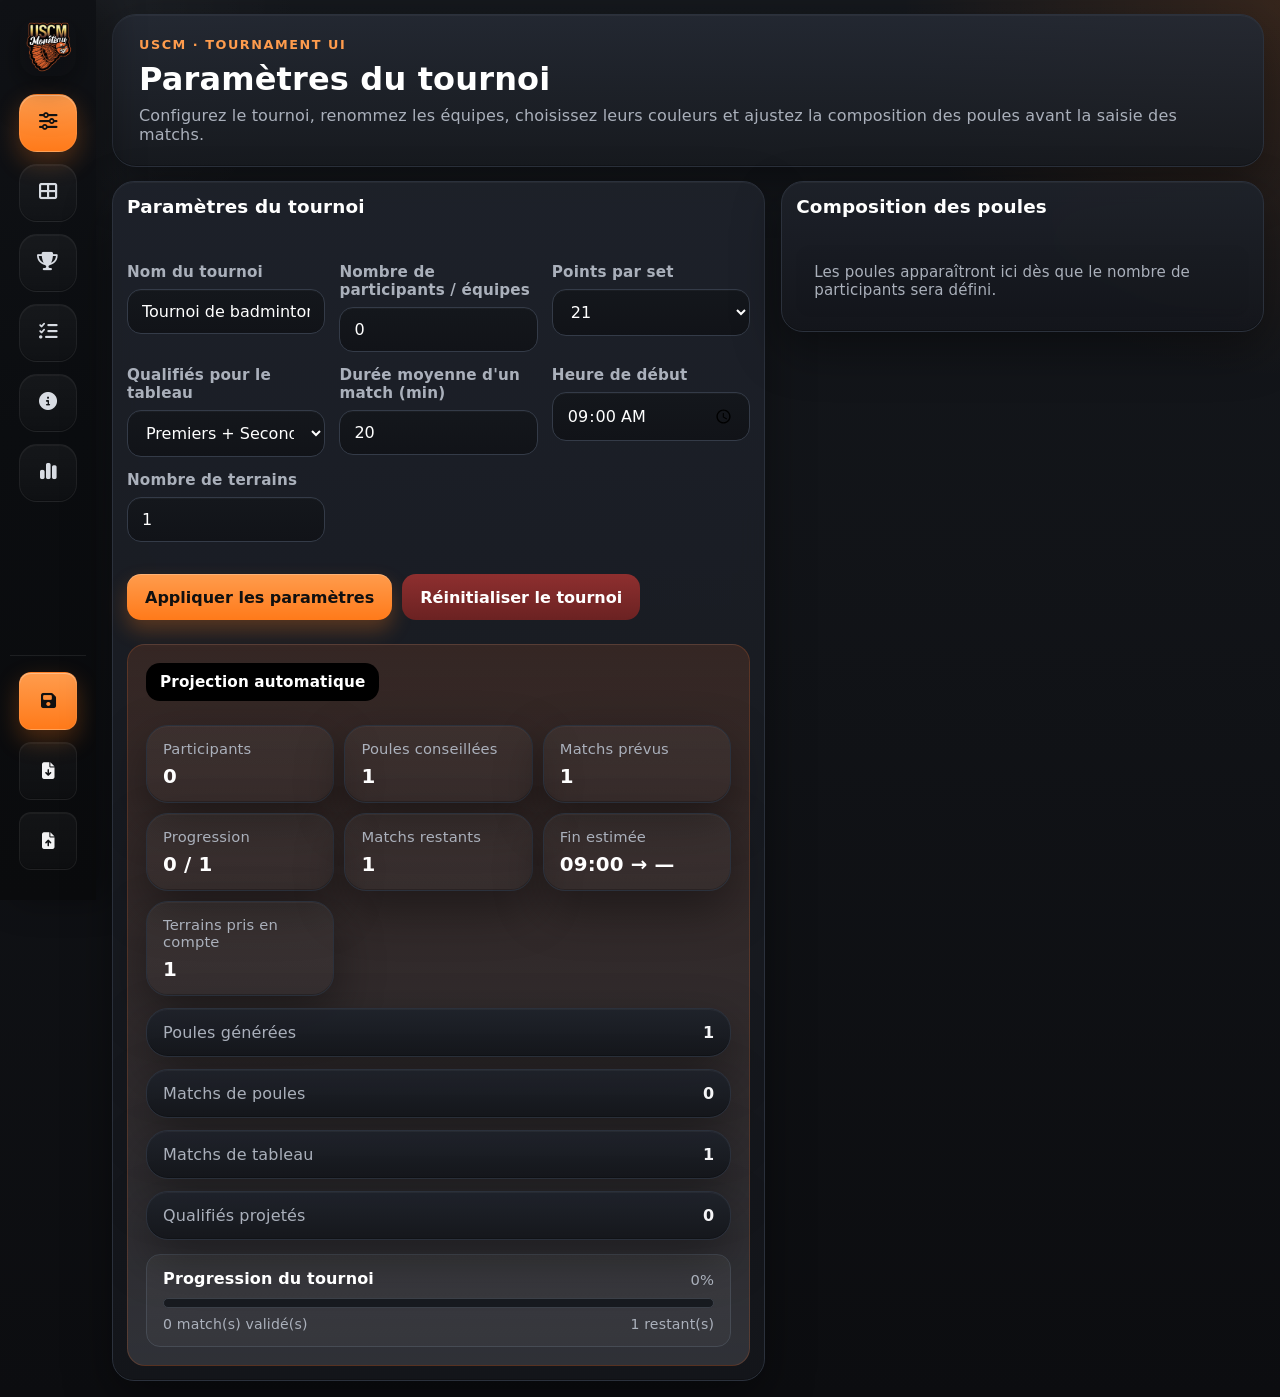
==== commit 79c871bd: "Add files via upload" ====
--- a/index.html
+++ b/index.html
@@ -5,6 +5,7 @@
   <meta name="viewport" content="width=device-width, initial-scale=1.0">
   <title>Tournoi Badminton · Paramètres</title>
   <link rel="stylesheet" href="assets/css/styles.css">
+  <link rel="stylesheet" href="https://cdnjs.cloudflare.com/ajax/libs/font-awesome/6.7.2/css/all.min.css">
 </head>
 <body>
   <div id="app"></div>
--- a/assets/css/styles.css
+++ b/assets/css/styles.css
@@ -114,10 +114,16 @@
 }
 
 .nav-link {
-  padding: 12px 18px;
-  border-radius: 999px;
-  color: var(--muted);
-  font-weight: 600;
+  width: 100%;
+  display: flex;
+  align-items: center;
+  justify-content: center;
+  min-height: 52px;
+  padding: 14px 16px;
+  border-radius: 16px;
+  color: rgba(255,255,255,.82);
+  background: rgba(255,255,255,0.04);
+  border: 1px solid rgba(255,255,255,0.07);
 }
 
 .nav-link.active {
@@ -1609,7 +1615,7 @@
   width: 100%;
   display: flex;
   align-items: center;
-  justify-content: space-between;
+  justify-content: center;
   min-height: 52px;
   padding: 14px 16px;
   border-radius: 16px;
@@ -2583,7 +2589,7 @@
   min-width:56px;
   height:56px;
   padding:0 !important;
-  display:flex !important;
+  display:grid !important;
   place-items:center !important;
 }
 .nav-link-icon-glyph{
@@ -2741,7 +2747,7 @@
 
 .nav-link-icon{
   margin: 0 auto !important;
-  display: flex !important;
+  display: grid !important;
   place-items: center !important;
 }
 
@@ -2938,3 +2944,1266 @@
     grid-template-columns: 1fr !important;
   }
 }
+
+
+/* ===== V10 save/import/export ===== */
+.save-feedback{
+  margin-top: 12px;
+  padding: 12px 14px;
+  border-radius: 12px;
+  border: 1px solid var(--border);
+  background: rgba(255,255,255,.04);
+  color: #fff;
+  font-weight: 600;
+}
+.save-feedback.success{
+  border-color: rgba(70,214,160,.24);
+  background: rgba(70,214,160,.10);
+  color: #d8fff1;
+}
+.save-feedback.error{
+  border-color: rgba(255,107,107,.24);
+  background: rgba(255,107,107,.10);
+  color: #ffd8d8;
+}
+
+
+
+/* ===== V11 inspired redesign ===== */
+:root{
+  --bg:#0f1114;
+  --bg-2:#171a1f;
+  --panel:#1c2026;
+  --panel-2:#232833;
+  --panel-3:#111317;
+  --text:#f5f5f7;
+  --muted:#aab0bb;
+  --line:#2b313c;
+  --line-2:#343b48;
+  --accent:#ff7a1a;
+  --accent-2:#ff9c4d;
+  --accent-glow:rgba(255,122,26,.28);
+  --shadow-1:0 18px 48px rgba(0,0,0,.38);
+  --shadow-2:inset 0 1px 0 rgba(255,255,255,.04), inset 0 -1px 0 rgba(0,0,0,.22);
+  --radius:18px;
+  --radius-sm:14px;
+}
+html,body{
+  background:
+    radial-gradient(circle at top right, rgba(255,122,26,.14), transparent 20%),
+    radial-gradient(circle at top left, rgba(255,255,255,.05), transparent 16%),
+    linear-gradient(180deg,#15181d 0%, #0c0d10 100%) !important;
+  color:var(--text) !important;
+}
+body{
+  letter-spacing:.01em;
+}
+.app-shell.app-shell-sidebar{
+  width:100vw !important;
+  max-width:none !important;
+  min-height:100vh !important;
+  margin:0 !important;
+  gap:0 !important;
+  grid-template-columns:96px minmax(0,1fr) !important;
+}
+.sidebar{
+  width:96px !important;
+  min-height:100vh !important;
+  border-radius:0 !important;
+  border:none !important;
+  background:
+    linear-gradient(180deg, #101216 0%, #0b0d10 48%, #0a0b0d 100%) !important;
+  box-shadow: 14px 0 34px rgba(0,0,0,.34) !important;
+  padding:18px 10px !important;
+  display:flex !important;
+  flex-direction:column !important;
+  align-items:center !important;
+  justify-content:flex-start !important;
+  position:sticky !important;
+  top:0 !important;
+}
+.sidebar-top{
+  width:100%;
+  display:flex;
+  flex-direction:column;
+  align-items:center;
+  flex:1 1 auto;
+}
+.brand.brand-vertical{
+  align-items:center !important;
+  gap:12px !important;
+  margin-bottom:18px !important;
+}
+.brand-logo{
+  width:56px !important;
+  max-width:56px !important;
+  border-radius:18px;
+  box-shadow:0 10px 24px rgba(0,0,0,.28);
+}
+.sidebar-nav{
+  width:100%;
+  display:flex;
+  flex-direction:column;
+  align-items:center;
+  flex:1 1 auto;
+  justify-content:space-between;
+}
+.nav-inner.vertical{
+  width:100% !important;
+  display:flex !important;
+  flex-direction:column !important;
+  align-items:center !important;
+  gap:12px !important;
+}
+.nav-link.nav-link-icon{
+  width:58px !important;
+  min-width:58px !important;
+  height:58px !important;
+  padding:0 !important;
+  margin:0 auto !important;
+  display:grid !important;
+  place-items:center !important;
+  border-radius:18px !important;
+  background:
+    linear-gradient(180deg, rgba(255,255,255,.045), rgba(255,255,255,.02)) !important;
+  border:1px solid rgba(255,255,255,.06) !important;
+  box-shadow: var(--shadow-2);
+  color:#d8dce3 !important;
+}
+.nav-link.nav-link-icon i{
+  font-size:1.15rem !important;
+}
+.nav-link.nav-link-icon:hover{
+  background:linear-gradient(180deg, rgba(255,255,255,.07), rgba(255,255,255,.03)) !important;
+  border-color:rgba(255,255,255,.1) !important;
+}
+.nav-link.nav-link-icon.active{
+  color:#131313 !important;
+  background:linear-gradient(180deg,var(--accent-2),var(--accent)) !important;
+  box-shadow:0 10px 24px var(--accent-glow), inset 0 1px 0 rgba(255,255,255,.32) !important;
+}
+.sidebar-tools{
+  width:100%;
+  margin-top:16px;
+  padding-top:16px;
+  border-top:1px solid rgba(255,255,255,.08);
+  display:flex;
+  flex-direction:column;
+  align-items:center;
+  gap:12px;
+}
+.sidebar-action-btn{
+  width:58px;
+  height:58px;
+  padding:0;
+  display:grid;
+  place-items:center;
+  border-radius:18px;
+  background:linear-gradient(180deg, rgba(255,255,255,.04), rgba(255,255,255,.02));
+  border:1px solid rgba(255,255,255,.06);
+  box-shadow: var(--shadow-2);
+  color:#f2f2f3;
+}
+.sidebar-action-btn i{font-size:1.05rem;}
+.sidebar-action-btn:hover{
+  background:linear-gradient(180deg, rgba(255,255,255,.07), rgba(255,255,255,.03));
+}
+.sidebar-action-save{
+  color:#101010 !important;
+  background:linear-gradient(180deg,var(--accent-2),var(--accent)) !important;
+  box-shadow:0 10px 24px var(--accent-glow), inset 0 1px 0 rgba(255,255,255,.3) !important;
+}
+.sidebar-save-status{
+  width:66px;
+  min-height:0;
+  max-height:0;
+  overflow:hidden;
+  opacity:0;
+  color:#d6d9df;
+  text-align:center;
+  font-size:.68rem;
+  line-height:1.2;
+  transition:opacity .18s ease, max-height .18s ease;
+}
+.sidebar-save-status.show{
+  opacity:1;
+  max-height:38px;
+}
+.sidebar-save-status.success{color:#dfffee;}
+.sidebar-save-status.error{color:#ffdada;}
+
+.main-layout{
+  width:100% !important;
+  max-width:none !important;
+  min-width:0 !important;
+  padding:14px 16px 16px !important;
+}
+.topbar.topbar-page{
+  margin:0 0 14px !important;
+  padding:0 !important;
+  width:100% !important;
+}
+.page-heading-panel{
+  min-height:106px;
+  padding:22px 26px;
+  border-radius:24px;
+  background:
+    linear-gradient(180deg, rgba(36,41,51,.92), rgba(23,26,31,.92));
+  border:1px solid var(--line);
+  box-shadow:var(--shadow-1), var(--shadow-2);
+}
+.page-kicker{
+  color:var(--accent-2);
+  font-size:.8rem;
+  font-weight:800;
+  letter-spacing:.12em;
+  text-transform:uppercase;
+  margin-bottom:8px;
+}
+.page-title{
+  margin:0;
+  font-size:clamp(2rem,2.2vw,3rem) !important;
+  color:#fff;
+}
+.page-subtitle{
+  margin:8px 0 0;
+  max-width:1100px;
+  color:var(--muted) !important;
+}
+.card,
+.group-overview-card,
+.table-wrap,
+.pool-sheet-wrapper,
+.kpi,
+.summary-item,
+.match-card-enhanced,
+.live-court-card{
+  background:
+    linear-gradient(180deg, rgba(30,34,42,.96), rgba(20,22,27,.96)) !important;
+  border:1px solid var(--line) !important;
+  box-shadow:var(--shadow-1), var(--shadow-2) !important;
+  border-radius:22px !important;
+  color:var(--text) !important;
+}
+.card{
+  padding:18px !important;
+}
+.section-title h2,
+.card h2{
+  color:#fff !important;
+}
+.section-title p,
+.card p,
+.footer-note,
+.muted,
+.label,
+.summary-item span{
+  color:var(--muted) !important;
+}
+.kpi{
+  min-height:94px;
+  padding:14px 16px !important;
+  background:linear-gradient(180deg, rgba(255,255,255,.04), rgba(255,255,255,.02)) !important;
+}
+.kpi .value{
+  color:#fff !important;
+  font-size:1.24rem !important;
+}
+input,select,textarea,.input{
+  background:linear-gradient(180deg,#14171c,#111318) !important;
+  color:#fff !important;
+  border:1px solid var(--line-2) !important;
+  border-radius:14px !important;
+  box-shadow:inset 0 1px 0 rgba(255,255,255,.03);
+}
+input:focus,select:focus,textarea:focus{
+  border-color:var(--accent) !important;
+  box-shadow:0 0 0 4px rgba(255,122,26,.14), inset 0 1px 0 rgba(255,255,255,.04) !important;
+}
+.btn{
+  min-height:46px;
+  border-radius:14px !important;
+}
+.btn-primary{
+  color:#101010 !important;
+  background:linear-gradient(180deg,var(--accent-2),var(--accent)) !important;
+  box-shadow:0 10px 20px var(--accent-glow), inset 0 1px 0 rgba(255,255,255,.22);
+}
+.btn-secondary,.btn-ghost{
+  color:#fff !important;
+  background:linear-gradient(180deg, rgba(255,255,255,.05), rgba(255,255,255,.02)) !important;
+  border:1px solid var(--line) !important;
+}
+.btn-danger{
+  background:linear-gradient(180deg,#8e2f2f,#6b2222) !important;
+}
+.team-chip,
+.player-badge{
+  background:linear-gradient(180deg, rgba(255,255,255,.05), rgba(255,255,255,.02)) !important;
+  border:1px solid rgba(255,255,255,.06) !important;
+  border-radius:999px !important;
+}
+.player-dot,.dot,.input-dot{
+  box-shadow:0 0 0 3px rgba(15,17,20,.78), 0 4px 14px rgba(0,0,0,.28) !important;
+}
+.group-overview-card{
+  background:linear-gradient(180deg,#14161a,#0d0f12) !important;
+}
+.group-overview-head{
+  padding-bottom:10px;
+  margin-bottom:12px;
+  border-bottom:1px solid rgba(255,255,255,.08);
+}
+.group-overview-head strong,
+.group-overview-head span{
+  color:#fff !important;
+}
+h3,
+.card h3,
+.match-card-enhanced h3,
+.live-court-card h3,
+.group-overview-card h3{
+  background:#000 !important;
+  color:#fff !important;
+  padding:10px 14px !important;
+  border-radius:14px !important;
+}
+.match-card-enhanced h3,
+.live-court-card h3{
+  margin:-18px -18px 14px !important;
+  border-radius:22px 22px 14px 14px !important;
+}
+.pool-sheet-wrapper{
+  overflow:auto;
+  padding:0 !important;
+}
+.pool-sheet-table{
+  min-width:980px;
+  border-collapse:separate !important;
+  border-spacing:0 !important;
+  background:#13161b !important;
+}
+.pool-sheet-table thead th{
+  background:linear-gradient(180deg, #000 0%, #161616 100%) !important;
+  color:#fff !important;
+  border-right:1px solid #2f3540 !important;
+  border-bottom:1px solid #373f4b !important;
+}
+.pool-row-name{
+  background:linear-gradient(180deg,#1d2128,#16191f) !important;
+}
+.pool-sheet-table tbody td{
+  background:#181c22 !important;
+  border-right:1px solid #2d333d !important;
+  border-bottom:1px solid #2d333d !important;
+}
+.diag-cell{
+  background:linear-gradient(135deg, rgba(255,255,255,.05), rgba(255,255,255,.015)) !important;
+}
+.editor-cell{
+  background:linear-gradient(180deg, rgba(255,122,26,.14), rgba(255,122,26,.06)) !important;
+}
+.mirror-cell{
+  background:#20242b !important;
+}
+.pool-total-cell,.pool-rank-cell,.pool-stat-head{
+  background:linear-gradient(180deg,#000,#1a1a1a) !important;
+  color:#fff !important;
+}
+.group-tab{
+  background:linear-gradient(180deg, rgba(255,255,255,.04), rgba(255,255,255,.02)) !important;
+  border:1px solid var(--line) !important;
+  color:#fff !important;
+  border-radius:16px !important;
+}
+.group-tab.active{
+  color:#111 !important;
+  background:linear-gradient(180deg,var(--accent-2),var(--accent)) !important;
+}
+.order-layout,
+.public-order-layout{
+  width:100% !important;
+  max-width:none !important;
+}
+.public-screen-shell{
+  width:100vw;
+  min-height:100vh;
+  padding:12px;
+  background:
+    radial-gradient(circle at top right, rgba(255,122,26,.12), transparent 22%),
+    linear-gradient(180deg,#15181d 0%, #0c0d10 100%);
+}
+.public-screen-header{
+  padding:18px 22px !important;
+  border-radius:24px;
+  background:linear-gradient(180deg, rgba(30,34,42,.96), rgba(20,22,27,.96));
+  border:1px solid var(--line);
+  box-shadow:var(--shadow-1), var(--shadow-2);
+}
+.public-screen-header h1{
+  margin:0;
+  color:#fff;
+}
+.public-screen-header p{
+  margin:6px 0 0;
+  color:var(--muted);
+}
+@media (max-width:900px){
+  .app-shell.app-shell-sidebar{
+    grid-template-columns:76px minmax(0,1fr) !important;
+  }
+  .sidebar{
+    width:76px !important;
+  }
+  .nav-link.nav-link-icon,
+  .sidebar-action-btn{
+    width:50px !important;
+    height:50px !important;
+    border-radius:16px !important;
+  }
+}
+@media (max-width:760px){
+  .app-shell.app-shell-sidebar{
+    grid-template-columns:1fr !important;
+  }
+  .sidebar{
+    width:100% !important;
+    min-height:auto !important;
+    height:auto !important;
+    position:static !important;
+    flex-direction:row !important;
+    justify-content:space-between !important;
+    padding:12px !important;
+  }
+  .sidebar-top{
+    width:auto;
+    flex-direction:row;
+    align-items:center;
+    gap:12px;
+  }
+  .sidebar-nav{
+    width:auto;
+    flex-direction:row !important;
+    gap:10px;
+  }
+  .nav-inner.vertical{
+    flex-direction:row !important;
+  }
+  .sidebar-tools{
+    width:auto !important;
+    margin-top:0 !important;
+    padding-top:0 !important;
+    border-top:none !important;
+    border-left:1px solid rgba(255,255,255,.08);
+    padding-left:12px;
+    flex-direction:row !important;
+  }
+}
+
+
+/* ===== V12 per-page refinement ===== */
+
+/* PARAMETRES → cleaner form blocks */
+.form-section{
+  background: linear-gradient(180deg, rgba(30,34,42,.95), rgba(18,20,24,.95));
+  border-radius: 20px;
+  padding: 20px;
+  border:1px solid rgba(255,255,255,.06);
+  box-shadow:0 10px 30px rgba(0,0,0,.35);
+}
+
+/* POOLS → official tournament feel */
+.pool-sheet-wrapper{
+  border-radius: 20px;
+  overflow: hidden;
+  box-shadow:0 20px 50px rgba(0,0,0,.45);
+}
+
+.pool-sheet-table{
+  font-size: 0.9rem;
+}
+
+.pool-sheet-table td,
+.pool-sheet-table th{
+  padding: 10px 12px;
+}
+
+/* TABLEAU → more contrast */
+.bracket-panel{
+  background: linear-gradient(180deg,#111,#0a0a0a);
+  border:1px solid rgba(255,255,255,.08);
+  box-shadow:0 20px 60px rgba(0,0,0,.5);
+}
+
+/* ORDER / LIVE */
+.live-court-card{
+  background: linear-gradient(180deg,#181b21,#0f1114);
+  border:1px solid rgba(255,255,255,.08);
+  box-shadow:0 18px 48px rgba(0,0,0,.45);
+}
+
+.match-card-enhanced{
+  transition: transform .15s ease, box-shadow .15s ease;
+}
+
+.match-card-enhanced:hover{
+  transform: translateY(-3px);
+  box-shadow:0 25px 60px rgba(0,0,0,.5);
+}
+
+/* PROGRESSION BAR */
+.progress-bar{
+  height:10px;
+  border-radius:999px;
+  background:rgba(255,255,255,.08);
+  overflow:hidden;
+}
+.progress-bar-fill{
+  height:100%;
+  background:linear-gradient(90deg,#ff7a1a,#ffb36b);
+  box-shadow:0 0 12px rgba(255,122,26,.5);
+}
+
+/* PUBLIC SCREEN polish */
+.public-screen-shell{
+  backdrop-filter: blur(6px);
+}
+
+
+
+
+/* ===== V13 regie connected ===== */
+.regie-grid{
+  display:grid;
+  grid-template-columns:minmax(0,1.55fr) 360px;
+  gap:16px;
+  align-items:start;
+}
+.regie-main,
+.regie-side{
+  display:grid;
+  gap:16px;
+}
+.regie-hero-card{
+  overflow:hidden;
+}
+.regie-hero-top{
+  display:flex;
+  justify-content:space-between;
+  align-items:flex-start;
+  gap:16px;
+  margin-bottom:14px;
+}
+.regie-hero-badges{
+  display:flex;
+  flex-wrap:wrap;
+  gap:8px;
+  justify-content:flex-end;
+}
+.regie-kpis{
+  display:grid;
+  grid-template-columns:repeat(4,minmax(0,1fr));
+  gap:10px;
+}
+.regie-courts-grid{
+  display:grid;
+  grid-template-columns:repeat(auto-fit,minmax(280px,1fr));
+  gap:14px;
+}
+.regie-court-card{
+  min-height:260px;
+  display:flex;
+  flex-direction:column;
+}
+.regie-court-card.live{
+  background:
+    radial-gradient(circle at top right, rgba(255,122,26,.10), transparent 28%),
+    linear-gradient(180deg, rgba(32,36,44,.96), rgba(17,19,24,.98)) !important;
+}
+.regie-court-card.waiting{
+  background:linear-gradient(180deg, rgba(26,28,33,.96), rgba(14,15,18,.98)) !important;
+}
+.regie-court-head{
+  display:flex;
+  align-items:center;
+  justify-content:space-between;
+  gap:10px;
+  margin-bottom:10px;
+}
+.regie-court-label{
+  display:inline-flex;
+  align-items:center;
+  min-height:32px;
+  padding:6px 12px;
+  border-radius:999px;
+  background:rgba(255,255,255,.04);
+  border:1px solid rgba(255,255,255,.06);
+  color:#fff;
+  font-weight:800;
+}
+.regie-status-pill{
+  display:inline-flex;
+  align-items:center;
+  min-height:30px;
+  padding:5px 10px;
+  border-radius:999px;
+  font-size:.82rem;
+  font-weight:800;
+}
+.regie-status-pill.live{
+  background:rgba(255,122,26,.16);
+  color:#ffd7bf;
+  border:1px solid rgba(255,122,26,.22);
+}
+.regie-status-pill.next{
+  background:rgba(255,255,255,.08);
+  color:#fff;
+}
+.regie-status-pill.muted{
+  background:rgba(255,255,255,.05);
+  color:#c1c8d1;
+}
+.regie-match-body{
+  display:grid;
+  gap:12px;
+  align-content:center;
+  flex:1 1 auto;
+  min-height:130px;
+}
+.regie-match-player .player-badge{
+  width:100%;
+  justify-content:flex-start;
+  font-size:1rem;
+}
+.regie-versus{
+  text-align:center;
+  color:var(--accent-2);
+  font-weight:900;
+  letter-spacing:.14em;
+}
+.regie-meta-row{
+  display:flex;
+  justify-content:space-between;
+  gap:10px;
+  color:var(--muted);
+  font-size:.88rem;
+}
+.regie-court-empty{
+  min-height:180px;
+  display:grid;
+  place-items:center;
+  text-align:center;
+  gap:10px;
+  color:var(--muted);
+}
+.regie-court-empty i{
+  font-size:1.8rem;
+  color:var(--accent-2);
+}
+.regie-upcoming-grid{
+  display:grid;
+  grid-template-columns:repeat(2,minmax(0,1fr));
+  gap:12px;
+}
+.regie-upcoming-card{
+  min-height:170px;
+}
+.regie-upcoming-top{
+  display:flex;
+  align-items:center;
+  justify-content:space-between;
+  gap:10px;
+  margin-bottom:10px;
+}
+.regie-order-chip{
+  display:inline-flex;
+  align-items:center;
+  justify-content:center;
+  min-height:28px;
+  padding:4px 10px;
+  border-radius:999px;
+  background:rgba(255,255,255,.06);
+  color:#fff;
+  font-weight:800;
+}
+.regie-upcoming-line{
+  display:flex;
+  align-items:center;
+  gap:8px;
+  margin-top:8px;
+  color:#f4f4f6;
+}
+.regie-ranking-card{
+  position:sticky;
+  top:14px;
+}
+.regie-table-wrap{
+  max-height:520px;
+  overflow:auto;
+}
+@media (max-width: 1280px){
+  .regie-grid{
+    grid-template-columns:1fr;
+  }
+  .regie-ranking-card{
+    position:static;
+  }
+}
+@media (max-width: 900px){
+  .regie-kpis{
+    grid-template-columns:repeat(2,minmax(0,1fr));
+  }
+  .regie-upcoming-grid{
+    grid-template-columns:1fr;
+  }
+}
+
+
+
+/* ===== V15 guide + cleanup ===== */
+.guide-grid{
+  display:grid;
+  gap:16px;
+}
+.guide-hero .summary-item{
+  min-height:88px;
+}
+.guide-feature-grid,
+.guide-rules-grid{
+  display:grid;
+  grid-template-columns:repeat(3,minmax(0,1fr));
+  gap:12px;
+}
+.guide-steps{
+  display:grid;
+  gap:12px;
+}
+.guide-step{
+  display:grid;
+  grid-template-columns:48px minmax(0,1fr);
+  gap:12px;
+  align-items:start;
+  padding:14px;
+  border-radius:16px;
+  background:linear-gradient(180deg, rgba(255,255,255,.04), rgba(255,255,255,.02));
+  border:1px solid rgba(255,255,255,.06);
+}
+.guide-step span{
+  width:48px;
+  height:48px;
+  display:grid;
+  place-items:center;
+  border-radius:14px;
+  background:linear-gradient(180deg,var(--accent-2),var(--accent));
+  color:#111;
+  font-weight:900;
+}
+.guide-step strong,
+.guide-tip strong,
+.guide-page-row strong{
+  color:#fff;
+}
+.guide-step p,
+.guide-tip p{
+  margin:6px 0 0;
+  color:var(--muted);
+}
+.guide-tips-grid{
+  display:grid;
+  grid-template-columns:repeat(2,minmax(0,1fr));
+  gap:12px;
+}
+.guide-tip{
+  display:grid;
+  grid-template-columns:44px minmax(0,1fr);
+  gap:12px;
+  align-items:start;
+  padding:14px;
+  border-radius:16px;
+  background:linear-gradient(180deg, rgba(255,255,255,.04), rgba(255,255,255,.02));
+  border:1px solid rgba(255,255,255,.06);
+}
+.guide-tip i{
+  width:44px;
+  height:44px;
+  display:grid;
+  place-items:center;
+  border-radius:14px;
+  background:rgba(255,122,26,.14);
+  color:var(--accent-2);
+}
+.guide-page-list{
+  display:grid;
+  gap:10px;
+}
+.guide-page-row{
+  display:grid;
+  grid-template-columns:180px minmax(0,1fr);
+  gap:12px;
+  padding:12px 14px;
+  border-radius:14px;
+  background:linear-gradient(180deg, rgba(255,255,255,.04), rgba(255,255,255,.02));
+  border:1px solid rgba(255,255,255,.06);
+}
+.actions{
+  gap:10px !important;
+}
+.actions .btn{
+  min-width:auto !important;
+}
+@media (max-width: 1000px){
+  .guide-feature-grid,
+  .guide-rules-grid,
+  .guide-tips-grid{
+    grid-template-columns:1fr 1fr;
+  }
+}
+@media (max-width: 720px){
+  .guide-feature-grid,
+  .guide-rules-grid,
+  .guide-tips-grid{
+    grid-template-columns:1fr;
+  }
+  .guide-page-row{
+    grid-template-columns:1fr;
+  }
+}
+
+
+
+/* ===== V16 guide documentation center ===== */
+.guide-doc-layout{
+  display:grid;
+  grid-template-columns:320px minmax(0,1fr);
+  gap:16px;
+  align-items:start;
+}
+.guide-doc-sidebar{
+  position:sticky;
+  top:14px;
+}
+.guide-doc-menu{
+  display:grid;
+  gap:10px;
+  margin-top:8px;
+}
+.guide-filter-btn{
+  width:100%;
+  min-height:48px;
+  display:flex;
+  align-items:center;
+  gap:10px;
+  justify-content:flex-start;
+  padding:12px 14px;
+  border-radius:14px;
+  background:linear-gradient(180deg, rgba(255,255,255,.04), rgba(255,255,255,.02));
+  border:1px solid rgba(255,255,255,.06);
+  color:#f4f4f6;
+}
+.guide-filter-btn i{
+  width:18px;
+  text-align:center;
+  color:var(--accent-2);
+}
+.guide-filter-btn.active{
+  color:#111;
+  background:linear-gradient(180deg,var(--accent-2),var(--accent));
+  box-shadow:0 10px 24px rgba(255,122,26,.25);
+}
+.guide-filter-btn.active i{
+  color:#111;
+}
+.guide-doc-meta{
+  display:grid;
+  gap:10px;
+  margin-top:16px;
+}
+.guide-doc-content{
+  display:grid;
+  gap:16px;
+}
+.guide-doc-hero{
+  overflow:hidden;
+}
+.guide-doc-highlights{
+  display:grid;
+  grid-template-columns:repeat(4,minmax(0,1fr));
+  gap:12px;
+}
+.guide-doc-cards-grid{
+  display:grid;
+  grid-template-columns:repeat(3,minmax(0,1fr));
+  gap:14px;
+}
+.guide-doc-card{
+  display:flex;
+  flex-direction:column;
+  gap:12px;
+  min-height:220px;
+  padding:18px;
+  border-radius:20px;
+  background:linear-gradient(180deg, rgba(31,35,43,.96), rgba(18,20,25,.98));
+  border:1px solid rgba(255,255,255,.06);
+  box-shadow:0 18px 40px rgba(0,0,0,.28);
+}
+.guide-doc-card-top{
+  display:flex;
+  align-items:center;
+  justify-content:space-between;
+  gap:10px;
+}
+.guide-doc-icon{
+  width:48px;
+  height:48px;
+  display:grid;
+  place-items:center;
+  border-radius:16px;
+  background:rgba(255,122,26,.12);
+  color:var(--accent-2);
+  font-size:1.15rem;
+}
+.guide-doc-badge{
+  display:inline-flex;
+  align-items:center;
+  justify-content:center;
+  min-height:28px;
+  padding:4px 10px;
+  border-radius:999px;
+  background:rgba(255,255,255,.06);
+  color:#fff;
+  font-size:.82rem;
+  font-weight:700;
+}
+.guide-doc-card h3{
+  margin:0;
+  background:#000 !important;
+  color:#fff !important;
+  padding:10px 12px !important;
+  border-radius:12px !important;
+  font-size:1rem;
+}
+.guide-doc-card p{
+  margin:0;
+  color:var(--muted);
+  line-height:1.55;
+}
+.guide-doc-card.is-hidden{
+  display:none;
+}
+@media (max-width: 1180px){
+  .guide-doc-layout{
+    grid-template-columns:1fr;
+  }
+  .guide-doc-sidebar{
+    position:static;
+  }
+  .guide-doc-highlights{
+    grid-template-columns:repeat(2,minmax(0,1fr));
+  }
+  .guide-doc-cards-grid{
+    grid-template-columns:repeat(2,minmax(0,1fr));
+  }
+}
+@media (max-width: 760px){
+  .guide-doc-highlights,
+  .guide-doc-cards-grid{
+    grid-template-columns:1fr;
+  }
+}
+
+
+/* ===== EPURE + validation score stronger ===== */
+.score-legend-note{
+  color:#fff !important;
+  font-weight:700;
+}
+
+.mini-set-row.has-error,
+.bracket-score-row.has-error {
+  background: rgba(255, 0, 0, 0.22) !important;
+  border-radius: 10px;
+  box-shadow: inset 0 0 0 2px rgba(255, 0, 0, 0.55);
+}
+
+.mini-set-row.has-caution,
+.bracket-score-row.has-caution {
+  background: rgba(255, 140, 0, 0.24) !important;
+  border-radius: 10px;
+  box-shadow: inset 0 0 0 2px rgba(255, 140, 0, 0.6);
+}
+
+.score-input-wrap.has-error input,
+.bracket-score-row input.has-error {
+  border-color: rgba(255, 0, 0, 0.98) !important;
+  background: rgba(255, 40, 40, 0.95) !important;
+  color: #ffffff !important;
+  font-weight: 900 !important;
+  box-shadow:
+    inset 0 0 0 2px rgba(255,255,255,0.18),
+    0 0 0 2px rgba(255,0,0,0.32) !important;
+}
+
+.score-input-wrap.has-caution input,
+.bracket-score-row input.has-caution {
+  border-color: rgba(255, 140, 0, 1) !important;
+  background: rgba(255, 150, 0, 0.95) !important;
+  color: #111111 !important;
+  font-weight: 900 !important;
+  box-shadow:
+    inset 0 0 0 2px rgba(255,255,255,0.2),
+    0 0 0 2px rgba(255,140,0,0.28) !important;
+}
+
+.score-input-wrap.has-error .input-dot,
+.score-input-wrap.has-caution .input-dot {
+  box-shadow: 0 0 0 3px rgba(0,0,0,.75), 0 0 16px currentColor !important;
+}
+
+.bracket-legend-wrap{
+  display:none !important;
+}
+
+
+/* ===== V17 global epure ===== */
+.section-title p{
+  display:none !important;
+}
+
+.card{
+  padding:14px !important;
+}
+
+h2{
+  font-size:1.15rem !important;
+}
+
+h3{
+  font-size:0.95rem !important;
+}
+
+.badge{
+  display:none !important;
+}
+
+
+/* ===== V18 fix neutral score inputs ===== */
+.pool-sheet-table .mini-set-row,
+.bracket-score-row,
+.score-input-wrap {
+  background: transparent !important;
+}
+
+.pool-sheet-table .mini-set-row input,
+.score-input-wrap input,
+.bracket-score-row input {
+  border-color: #4a4f58 !important;
+  background: #171a1f !important;
+  color: #ffffff !important;
+  box-shadow: none !important;
+}
+
+.score-input-wrap:not(.has-error):not(.has-caution) input,
+.bracket-score-row input:not(.has-error):not(.has-caution) {
+  border-color: #4a4f58 !important;
+  background: #171a1f !important;
+  color: #ffffff !important;
+  box-shadow: none !important;
+}
+
+.mini-set-row:not(.has-error):not(.has-caution),
+.bracket-score-row:not(.has-error):not(.has-caution) {
+  background: transparent !important;
+  box-shadow: none !important;
+}
+
+.mini-set-row.has-error,
+.bracket-score-row.has-error {
+  background: rgba(255, 0, 0, 0.22) !important;
+  border-radius: 10px;
+  box-shadow: inset 0 0 0 2px rgba(255, 0, 0, 0.55) !important;
+}
+
+.mini-set-row.has-caution,
+.bracket-score-row.has-caution {
+  background: rgba(255, 140, 0, 0.24) !important;
+  border-radius: 10px;
+  box-shadow: inset 0 0 0 2px rgba(255, 140, 0, 0.6) !important;
+}
+
+.score-input-wrap.has-error input,
+.bracket-score-row input.has-error {
+  border-color: #ff0000 !important;
+  background: #ff2d2d !important;
+  color: #ffffff !important;
+  font-weight: 900 !important;
+  box-shadow:
+    inset 0 0 0 2px rgba(255,255,255,0.18),
+    0 0 0 2px rgba(255,0,0,0.32) !important;
+}
+
+.score-input-wrap.has-caution input,
+.bracket-score-row input.has-caution {
+  border-color: #ff8c00 !important;
+  background: #ff9a00 !important;
+  color: #111111 !important;
+  font-weight: 900 !important;
+  box-shadow:
+    inset 0 0 0 2px rgba(255,255,255,0.2),
+    0 0 0 2px rgba(255,140,0,0.28) !important;
+}
+
+
+
+
+/* ===== V24 rework regie page ===== */
+.regie-standalone-shell{
+  width:100vw;
+  min-height:100vh;
+  padding:14px;
+  background:
+    radial-gradient(circle at top right, rgba(255,122,26,.12), transparent 24%),
+    linear-gradient(180deg,#15181d 0%, #0c0d10 100%);
+}
+
+.regie-grid-priority{
+  display:grid;
+  grid-template-columns:360px minmax(0,1fr);
+  gap:16px;
+  align-items:start;
+  min-height:calc(100vh - 28px);
+}
+
+.regie-side-priority{
+  order:1;
+}
+
+.regie-main-priority{
+  order:2;
+  display:grid;
+  gap:14px;
+}
+
+.regie-ranking-card{
+  height:calc(100vh - 28px);
+  display:flex;
+  flex-direction:column;
+}
+
+.regie-ranking-scroll{
+  overflow:auto;
+  padding-right:4px;
+  flex:1 1 auto;
+}
+
+.regie-hero-compact{
+  padding:14px !important;
+}
+
+.regie-hero-compact .regie-hero-top{
+  margin-bottom:10px;
+}
+
+.regie-hero-compact .regie-kpis{
+  grid-template-columns:repeat(4,minmax(0,1fr));
+  gap:8px;
+}
+
+.regie-hero-compact .kpi{
+  min-height:78px;
+  padding:10px 12px !important;
+}
+
+.regie-courts-priority{
+  grid-template-columns:repeat(auto-fit,minmax(290px,1fr));
+  gap:14px;
+}
+
+.regie-court-card{
+  min-height:230px;
+}
+
+.regie-table-wrap{
+  max-height:360px;
+  overflow:auto;
+}
+
+@media (max-width: 1280px){
+  .regie-grid-priority{
+    grid-template-columns:1fr;
+  }
+  .regie-ranking-card{
+    height:auto;
+    max-height:none;
+  }
+  .regie-ranking-scroll{
+    max-height:420px;
+  }
+}
+
+
+/* ===== V25 regie compact ranking + kpi ===== */
+.regie-hero-compact .regie-kpis{
+  grid-template-columns: repeat(5, minmax(0, 1fr)) !important;
+  gap: 6px !important;
+  align-items: stretch;
+}
+.regie-hero-compact .kpi{
+  min-height: 58px !important;
+  padding: 8px 10px !important;
+  border-radius: 14px !important;
+}
+.regie-hero-compact .kpi .label{
+  font-size: .72rem !important;
+  line-height: 1.1 !important;
+}
+.regie-hero-compact .kpi .value{
+  font-size: .98rem !important;
+  line-height: 1.1 !important;
+}
+.regie-hero-compact .progress-card{
+  margin-top: 8px !important;
+  padding: 10px 12px !important;
+}
+.regie-hero-compact .progress-head strong,
+.regie-hero-compact .progress-head span{
+  font-size: .84rem !important;
+}
+.regie-ranking-card{
+  padding: 12px !important;
+}
+.regie-ranking-scroll{
+  display: grid !important;
+  gap: 8px !important;
+}
+.ranking-row{
+  grid-template-columns: 34px minmax(0,1fr) auto !important;
+  gap: 8px !important;
+  min-height: 48px !important;
+  padding: 8px 10px !important;
+  border-radius: 12px !important;
+}
+.ranking-rank{
+  width: 34px !important;
+  height: 34px !important;
+  border-radius: 10px !important;
+  font-size: .9rem !important;
+}
+.ranking-name .player-badge{
+  font-size: .88rem !important;
+}
+.ranking-points strong{
+  font-size: .95rem !important;
+}
+.ranking-points small{
+  font-size: .68rem !important;
+}
+@media (max-width: 1400px){
+  .regie-hero-compact .regie-kpis{
+    grid-template-columns: repeat(3, minmax(0, 1fr)) !important;
+  }
+}
+@media (max-width: 900px){
+  .regie-hero-compact .regie-kpis{
+    grid-template-columns: repeat(2, minmax(0, 1fr)) !important;
+  }
+}
